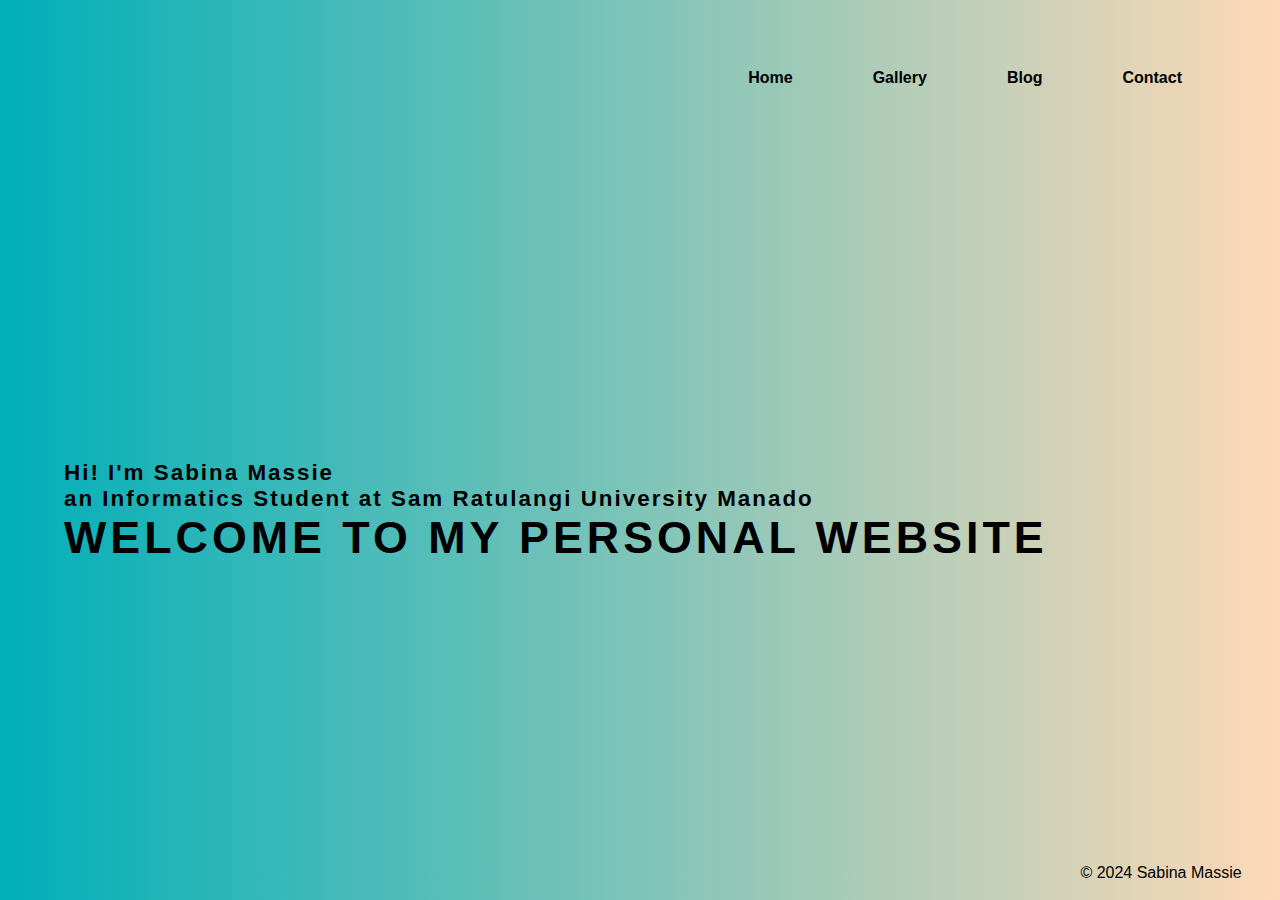
==== index.html @ 690052b3 "index" ====
<!DOCTYPE html>
<html lang="en">
<head>
    <title>Homepage</title>
    <meta charset="UTF-8">
    <meta http-equiv="X-UA-Compatible" content="IE=edge">
    <meta name="viewport" content="width=device-width, initial-scale=1.0">
    <link rel="stylesheet" href="index.css">
</head>
<body>
    <header>
        <nav>
            <ul>
                <li><a href="index.html">Home</a></li>
                <li><a href="Gallery.html">Gallery</a></li>
                <li><a href="Blog.html">Blog</a></li>
                <li><a href="Contact.html">Contact</a></li>
            </ul>
        </nav>
    </header>
<section id="content">
    <div class="s-container">
        <div class="content">
            <span class="paragraph">Hi! I'm Sabina Massie<br> an Informatics Student at Sam Ratulangi University Manado</h2>
            <h1 class="welcome">Welcome to my personal website</h1>
        </div>
    </div>
</section>
</body>
<footer>
    <div class="copyright">
        <p>&copy; 2024 Sabina Massie</p>
    </div>
</footer>
</html>
---- index.css ----
body {
    background-image: linear-gradient(to right, #00afb9, #fed9b7 );
}
* {
    margin: 0;
    padding: 0;
    box-sizing: border-box;
    color: black;
    font-family: 'Segoe UI', Tahoma, Geneva, Verdana, sans-serif;
}
header {
    padding: 10px 20px; 
    border-radius: 10px;  
    transition: all 0.3s ease;
}
header nav{
    height: 15vh;
    width: 90%;
    margin: 0 auto;
    display: flex;
    justify-content:flex-end;
    align-items:center;
}
header ul {
    gap: 3rem;
    display: flex;
    list-style: none;
}
header li {
    list-style: none;
}
nav ul li a {
    text-decoration: none;
    align-items: right;
    font-size: 1rem;
    font-weight: 700;
    cursor: pointer;
}
header a:hover {
    color: #f07167
}
header a{
    position: relative;
    text-decoration: none;
    border-radius: 2rem;
    padding: .5rem 1rem;
}
header a.active {
    text-decoration: underline;
}
header .active::after,
header a:hover::after {
    content: "";
    height: 2px;
    background-color: #f07167;
    visibility: visible;
    transform: scaleX(1);
}
header a::after {
    visibility: hidden;
    transform: scaleX(0);
    transition: all 0.3s ease-in-out;
}
.welcome {
    font-size: 2em;
    font-weight: 700;
    text-transform: uppercase;
    letter-spacing: 4px;
}
.paragraph {
    font-size: 1.4em;
    color: black;
    text-align: left;
    letter-spacing: 2px;
    font-weight: 700;
    margin-bottom: 0.5rem;
}
.s-container {
    min-height: 80vh;
    width: 90%;
    margin: auto;
    display: flex;
    align-items:center;
    justify-content:first baseline;
    gap: 3rem;
}
.content{
    display:contents;
    flex-direction: column;
    justify-content: center;
    max-width: 40%;
}
.copyright {
    position: absolute;
    right: 3%;
    bottom: 2%;
}
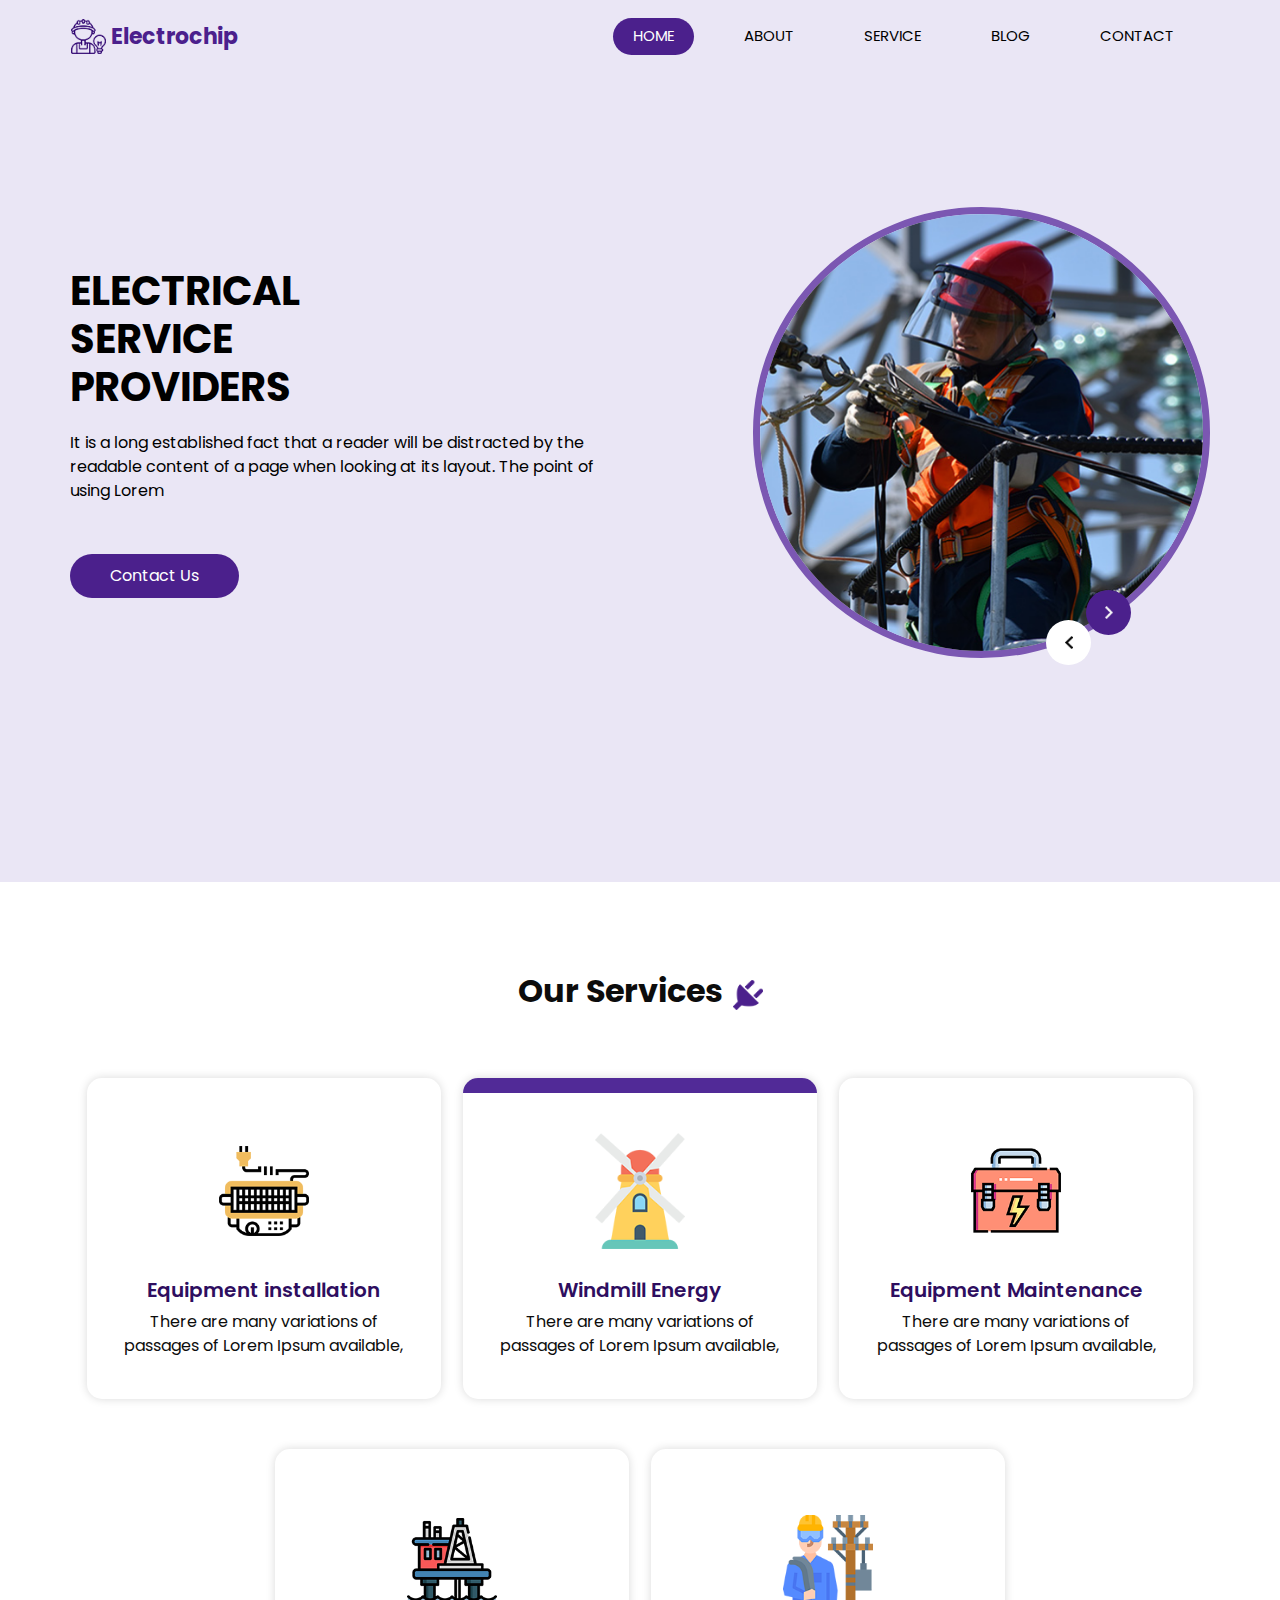
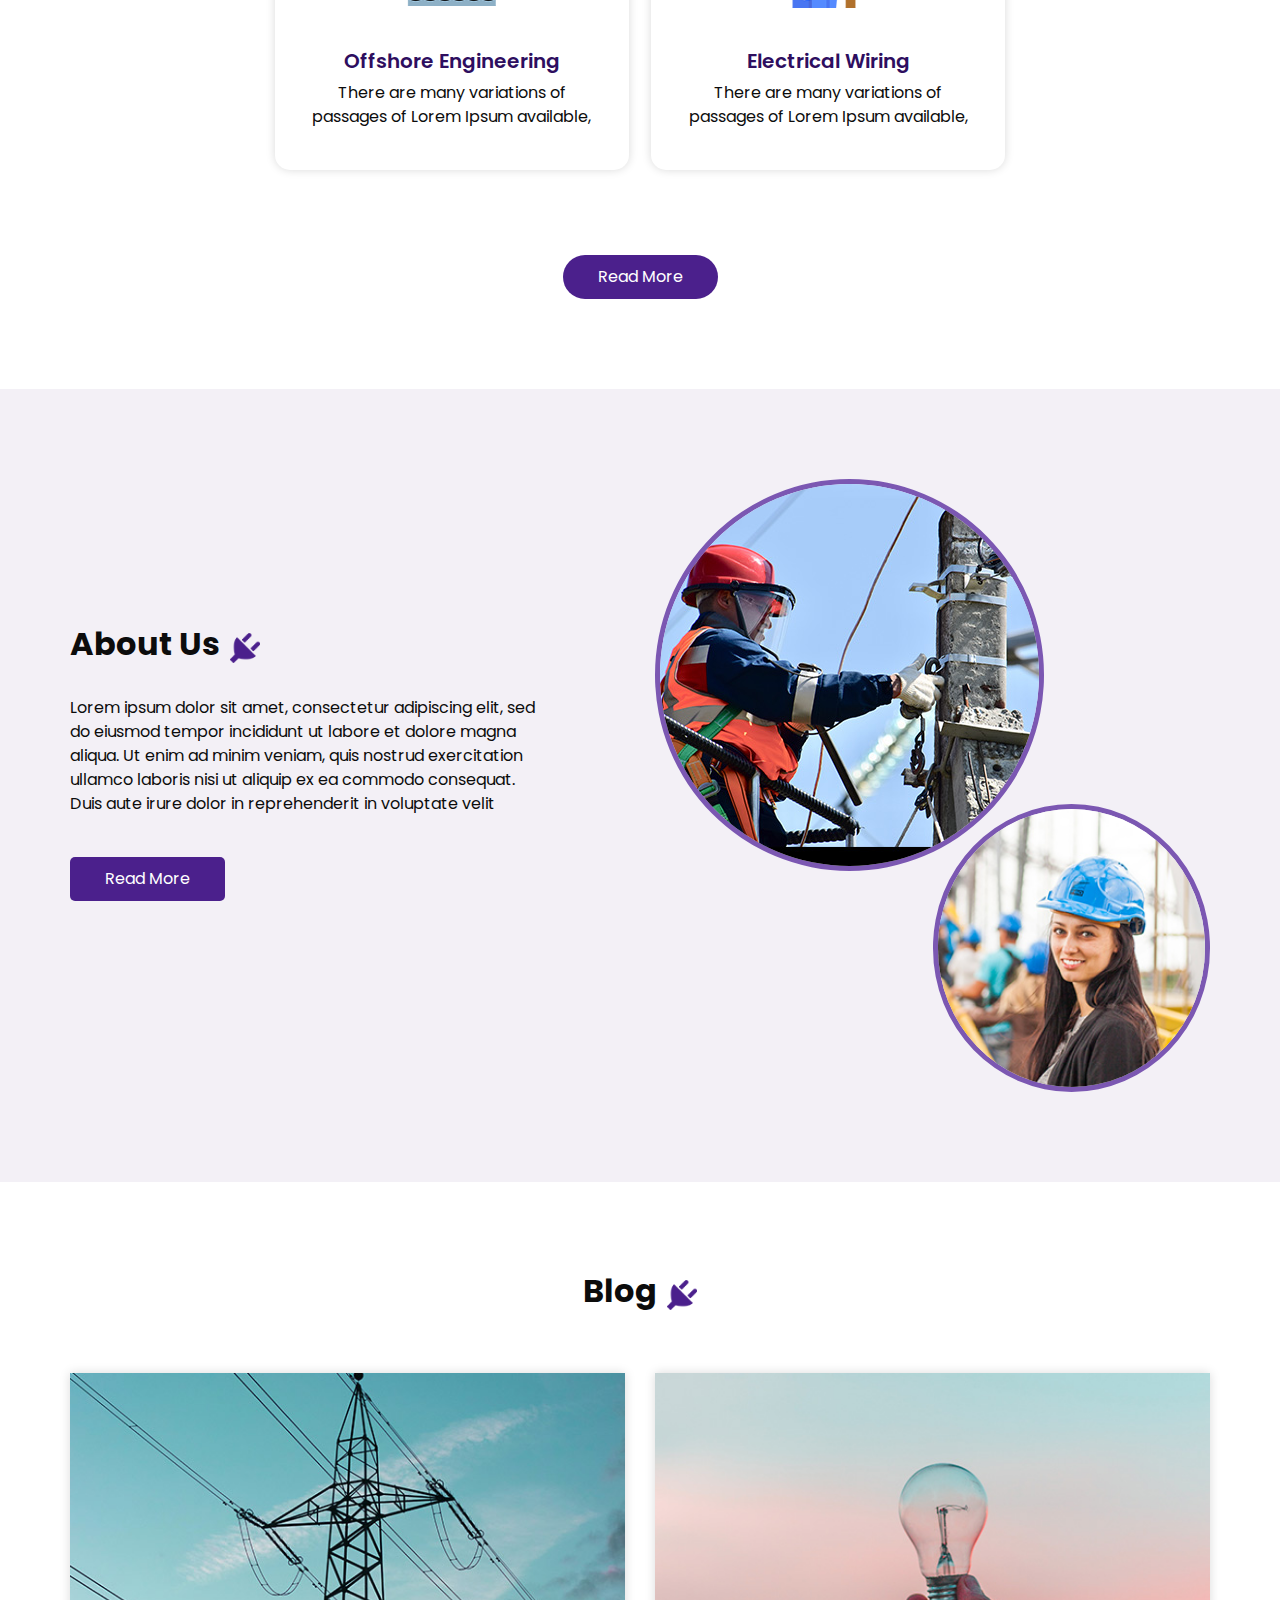
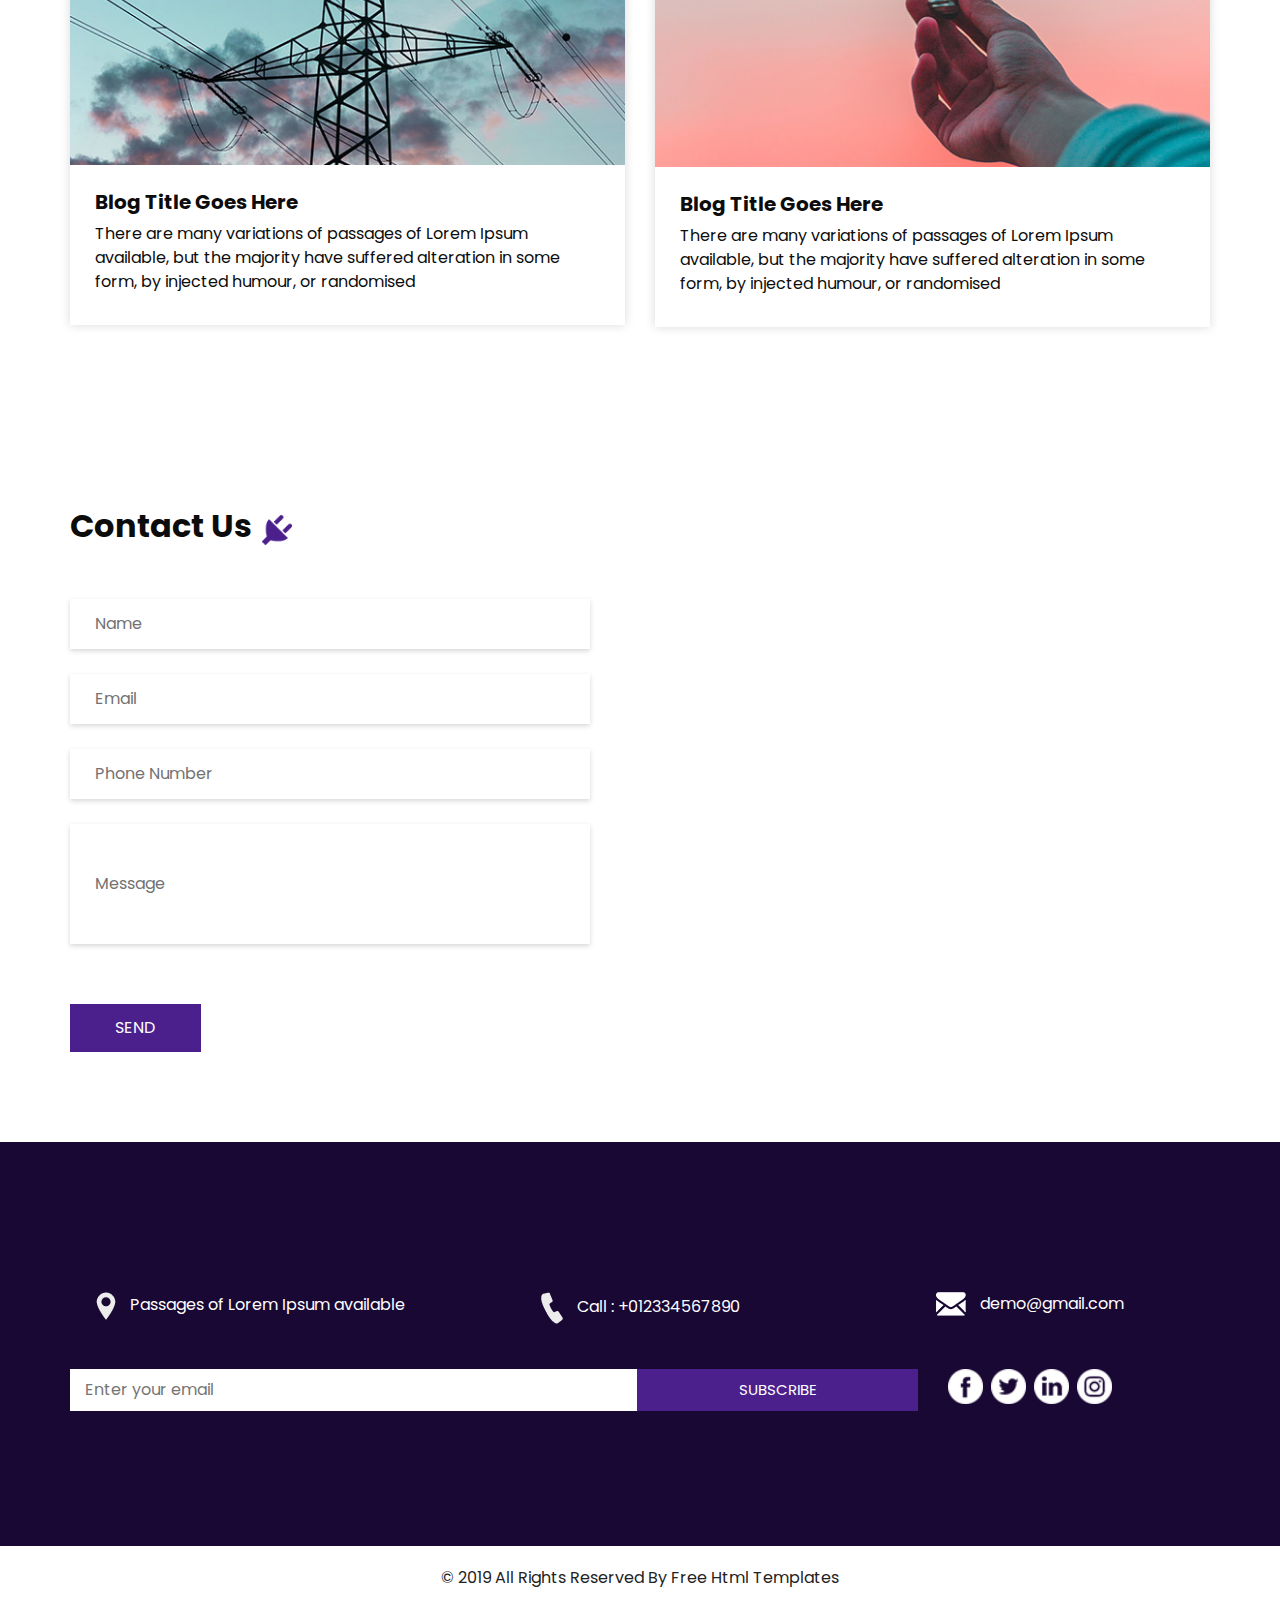
==== commit 12685da8: "changes" ====
--- a/index.html
+++ b/index.html
@@ -1,35 +1,455 @@
 <!DOCTYPE html>
-<html lang="en">
+<html>
+
 <head>
-    <title>Homepage</title>
-    <meta charset="UTF-8">
-    <meta http-equiv="X-UA-Compatible" content="IE=edge">
-    <meta name="viewport" content="width=device-width, initial-scale=1.0">
-    <link rel="stylesheet" href="index.css">
+  <!-- Basic -->
+  <meta charset="utf-8" />
+  <meta http-equiv="X-UA-Compatible" content="IE=edge" />
+  <!-- Mobile Metas -->
+  <meta name="viewport" content="width=device-width, initial-scale=1, shrink-to-fit=no" />
+  <!-- Site Metas -->
+  <meta name="keywords" content="" />
+  <meta name="description" content="" />
+  <meta name="author" content="" />
+
+  <title>Electrochip</title>
+
+  <!-- slider stylesheet -->
+  <link rel="stylesheet" type="text/css" href="https://cdnjs.cloudflare.com/ajax/libs/OwlCarousel2/2.1.3/assets/owl.carousel.min.css" />
+
+  <!-- bootstrap core css -->
+  <link rel="stylesheet" type="text/css" href="css/bootstrap.css" />
+
+  <!-- fonts style -->
+  <link href="https://fonts.googleapis.com/css?family=Poppins:400,600,700&display=swap" rel="stylesheet">
+  <!-- Custom styles for this template -->
+  <link href="css/style.css" rel="stylesheet" />
+  <!-- responsive style -->
+  <link href="css/responsive.css" rel="stylesheet" />
 </head>
+
 <body>
-    <header>
-        <nav>
-            <ul>
-                <li><a href="index.html">Home</a></li>
-                <li><a href="Gallery.html">Gallery</a></li>
-                <li><a href="Blog.html">Blog</a></li>
-                <li><a href="Contact.html">Contact</a></li>
-            </ul>
+
+  <div class="hero_area">
+    <!-- header section strats -->
+    <header class="header_section">
+      <div class="container">
+        <nav class="navbar navbar-expand-lg custom_nav-container ">
+          <a class="navbar-brand" href="index.html">
+            <img src="images/logo.png" alt="">
+            <span>
+              Electrochip
+            </span>
+          </a>
+          <button class="navbar-toggler" type="button" data-toggle="collapse" data-target="#navbarSupportedContent" aria-controls="navbarSupportedContent" aria-expanded="false" aria-label="Toggle navigation">
+            <span class="s-1"> </span>
+            <span class="s-2"> </span>
+            <span class="s-3"> </span>
+          </button>
+
+          <div class="collapse navbar-collapse" id="navbarSupportedContent">
+            <div class="d-flex ml-auto flex-column flex-lg-row align-items-center">
+              <ul class="navbar-nav  ">
+                <li class="nav-item active">
+                  <a class="nav-link" href="index.html">Home <span class="sr-only">(current)</span></a>
+                </li>
+                <li class="nav-item">
+                  <a class="nav-link" href="about.html"> About</a>
+                </li>
+                <li class="nav-item">
+                  <a class="nav-link" href="service.html"> Service </a>
+                </li>
+                <li class="nav-item">
+                  <a class="nav-link" href="blog.html"> Blog </a>
+                </li>
+                <li class="nav-item">
+                  <a class="nav-link" href="contact.html">Contact </a>
+                </li>
+              </ul>
+            </div>
+          </div>
         </nav>
+      </div>
     </header>
-<section id="content">
-    <div class="s-container">
-        <div class="content">
-            <span class="paragraph">Hi! I'm Sabina Massie<br> an Informatics Student at Sam Ratulangi University Manado</h2>
-            <h1 class="welcome">Welcome to my personal website</h1>
-        </div>
-    </div>
-</section>
+    <!-- end header section -->
+    <!-- slider section -->
+    <section class=" slider_section ">
+      <div class="container">
+        <div class="row">
+          <div class="col-md-6 ">
+            <div class="detail_box">
+              <h1>
+                Electrical <br>
+                Service <br>
+                Providers
+              </h1>
+              <p>
+                It is a long established fact that a reader will be distracted by the readable content of a page when looking at its layout. The point of using Lorem
+              </p>
+              <a href="" class="">
+                Contact Us
+            </div>
+          </div>
+          <div class="col-lg-5 col-md-6 offset-lg-1">
+            <div class="img_content">
+              <div class="img_container">
+                <div id="carouselExampleControls" class="carousel slide" data-ride="carousel">
+                  <div class="carousel-inner">
+                    <div class="carousel-item active">
+                      <div class="img-box">
+                        <img src="images/slider-img.jpg" alt="">
+                      </div>
+                    </div>
+                    <div class="carousel-item">
+                      <div class="img-box">
+                        <img src="images/slider-img.jpg" alt="">
+                      </div>
+                    </div>
+                    <div class="carousel-item">
+                      <div class="img-box">
+                        <img src="images/slider-img.jpg" alt="">
+                      </div>
+                    </div>
+                  </div>
+                </div>
+              </div>
+              <a class="carousel-control-prev" href="#carouselExampleControls" role="button" data-slide="prev">
+                <span class="sr-only">Previous</span>
+              </a>
+              <a class="carousel-control-next" href="#carouselExampleControls" role="button" data-slide="next">
+                <span class="sr-only">Next</span>
+              </a>
+            </div>
+
+          </div>
+        </div>
+      </div>
+    </section>
+    <!-- end slider section -->
+  </div>
+
+
+  <!-- service section -->
+  <section class="service_section layout_padding">
+    <div class="container">
+      <div class="heading_container">
+        <h2>
+          Our Services
+        </h2>
+        <img src="images/plug.png" alt="">
+      </div>
+
+      <div class="service_container">
+        <div class="box">
+          <div class="img-box">
+            <img src="images/s1.png" class="img1" alt="">
+          </div>
+          <div class="detail-box">
+            <h5>
+              Equipment installation
+            </h5>
+            <p>
+              There are many variations of passages of Lorem Ipsum available,
+            </p>
+          </div>
+        </div>
+        <div class="box active">
+          <div class="img-box">
+            <img src="images/s2.png" class="img1" alt="">
+          </div>
+          <div class="detail-box">
+            <h5>
+              Windmill Energy
+            </h5>
+            <p>
+              There are many variations of passages of Lorem Ipsum available,
+            </p>
+          </div>
+        </div>
+        <div class="box">
+          <div class="img-box">
+            <img src="images/s3.png" class="img1" alt="">
+          </div>
+          <div class="detail-box">
+            <h5>
+              Equipment Maintenance
+            </h5>
+            <p>
+              There are many variations of passages of Lorem Ipsum available,
+            </p>
+          </div>
+        </div>
+        <div class="box ">
+          <div class="img-box">
+            <img src="images/s4.png" class="img1" alt="">
+          </div>
+          <div class="detail-box">
+            <h5>
+              Offshore Engineering
+            </h5>
+            <p>
+              There are many variations of passages of Lorem Ipsum available,
+            </p>
+          </div>
+        </div>
+        <div class="box">
+          <div class="img-box">
+            <img src="images/s5.png" class="img1" alt="">
+          </div>
+          <div class="detail-box">
+            <h5>
+              Electrical Wiring
+            </h5>
+            <p>
+              There are many variations of passages of Lorem Ipsum available,
+            </p>
+          </div>
+        </div>
+      </div>
+      <div class="btn-box">
+        <a href="">
+          Read More
+        </a>
+      </div>
+    </div>
+  </section>
+  <!-- end service section -->
+
+  <!-- about section -->
+  <section class="about_section layout_padding">
+    <div class="container">
+      <div class="row">
+        <div class="col-md-6">
+          <div class="detail-box">
+            <div class="heading_container">
+              <h2>
+                About Us
+              </h2>
+              <img src="images/plug.png" alt="">
+            </div>
+            <p>
+              Lorem ipsum dolor sit amet, consectetur adipiscing elit, sed do
+              eiusmod tempor incididunt ut labore et dolore magna aliqua. Ut
+              enim ad minim veniam, quis nostrud exercitation ullamco laboris
+              nisi ut aliquip ex ea commodo consequat. Duis aute irure dolor
+              in reprehenderit in voluptate velit
+            </p>
+            <a href="">
+              Read More
+            </a>
+          </div>
+        </div>
+        <div class="col-md-6">
+          <div class="img_container">
+            <div class="img-box b1">
+              <img src="images/about-img1.jpg" alt="" />
+            </div>
+            <div class="img-box b2">
+              <img src="images/about-img2.jpg" alt="" />
+            </div>
+          </div>
+
+        </div>
+
+      </div>
+    </div>
+  </section>
+
+  <!-- end about section -->
+
+
+
+
+  <!-- blog section -->
+
+  <section class="blog_section layout_padding">
+    <div class="container">
+      <div class="heading_container">
+        <h2>
+          Blog
+        </h2>
+        <img src="images/plug.png" alt="">
+      </div>
+      <div class="row">
+        <div class="col-md-6">
+          <div class="box">
+            <div class="img-box">
+              <img src="images/blog1.jpg" alt="">
+            </div>
+            <div class="detail-box">
+              <h5>
+                Blog Title Goes Here
+              </h5>
+              <p>
+                There are many variations of passages of Lorem Ipsum available, but the majority have suffered alteration in some form, by injected humour, or randomised
+              </p>
+            </div>
+          </div>
+        </div>
+        <div class="col-md-6">
+          <div class="box">
+            <div class="img-box">
+              <img src="images/blog2.jpg" alt="">
+            </div>
+            <div class="detail-box">
+              <h5>
+                Blog Title Goes Here
+              </h5>
+              <p>
+                There are many variations of passages of Lorem Ipsum available, but the majority have suffered alteration in some form, by injected humour, or randomised
+              </p>
+            </div>
+          </div>
+        </div>
+      </div>
+    </div>
+  </section>
+
+  <!-- end blog section -->
+
+
+
+  <!-- contact section -->
+
+  <section class="contact_section layout_padding">
+    <div class="container ">
+      <div class="heading_container">
+        <h2>
+          Contact Us
+        </h2>
+        <img src="images/plug.png" alt="">
+      </div>
+    </div>
+    <div class="container">
+      <div class="row">
+        <div class="col-md-6">
+          <form action="">
+            <div>
+              <input type="text" placeholder="Name" />
+            </div>
+            <div>
+              <input type="email" placeholder="Email" />
+            </div>
+            <div>
+              <input type="text" placeholder="Phone Number" />
+            </div>
+            <div>
+              <input type="text" class="message-box" placeholder="Message" />
+            </div>
+            <div class="d-flex ">
+              <button>
+                SEND
+              </button>
+            </div>
+          </form>
+        </div>
+        <div class="col-md-6">
+          <div class="map_container">
+            <div class="map-responsive">
+              <iframe src="https://www.google.com/maps/embed/v1/place?key=AIzaSyA0s1a7phLN0iaD6-UE7m4qP-z21pH0eSc&q=Eiffel+Tower+Paris+France" width="600" height="300" frameborder="0" style="border:0; width: 100%; height:100%" allowfullscreen></iframe>
+            </div>
+          </div>
+        </div>
+      </div>
+    </div>
+  </section>
+
+  <!-- end contact section -->
+
+
+  <!-- info section -->
+
+  <section class="info_section layout_padding">
+    <div class="container">
+      <div class="info_contact">
+        <div class="row">
+          <div class="col-md-4">
+            <a href="">
+              <img src="images/location-white.png" alt="">
+              <span>
+                Passages of Lorem Ipsum available
+              </span>
+            </a>
+          </div>
+          <div class="col-md-4">
+            <a href="">
+              <img src="images/telephone-white.png" alt="">
+              <span>
+                Call : +012334567890
+              </span>
+            </a>
+          </div>
+          <div class="col-md-4">
+            <a href="">
+              <img src="images/envelope-white.png" alt="">
+              <span>
+                demo@gmail.com
+              </span>
+            </a>
+          </div>
+        </div>
+      </div>
+      <div class="row">
+        <div class="col-md-8 col-lg-9">
+          <div class="info_form">
+            <form action="">
+              <input type="text" placeholder="Enter your email">
+              <button>
+                subscribe
+              </button>
+            </form>
+          </div>
+        </div>
+        <div class="col-md-4 col-lg-3">
+          <div class="info_social">
+            <div>
+              <a href="">
+                <img src="images/fb.png" alt="">
+              </a>
+            </div>
+            <div>
+              <a href="">
+                <img src="images/twitter.png" alt="">
+              </a>
+            </div>
+            <div>
+              <a href="">
+                <img src="images/linkedin.png" alt="">
+              </a>
+            </div>
+            <div>
+              <a href="">
+                <img src="images/instagram.png" alt="">
+              </a>
+            </div>
+          </div>
+        </div>
+      </div>
+
+    </div>
+  </section>
+
+  <!-- end info section -->
+
+  <!-- footer section -->
+  <footer class="container-fluid footer_section">
+    <div class="container">
+      <div class="row">
+        <div class="col-lg-7 col-md-9 mx-auto">
+          <p>
+            &copy; 2019 All Rights Reserved By
+            <a href="https://html.design/">Free Html Templates</a>
+          </p>
+        </div>
+      </div>
+    </div>
+  </footer>
+  <!-- footer section -->
+
+
+  <script src="js/jquery-3.4.1.min.js"></script>
+  <script src="js/bootstrap.js"></script>
+
 </body>
-<footer>
-    <div class="copyright">
-        <p>&copy; 2024 Sabina Massie</p>
-    </div>
-</footer>
+
 </html>--- a/css/style.css
+++ b/css/style.css
@@ -0,0 +1,692 @@
+body {
+  font-family: "Poppins", sans-serif;
+  color: #0c0c0c;
+  background-color: #ffffff;
+}
+
+.layout_padding {
+  padding-top: 90px;
+  padding-bottom: 90px;
+}
+
+.layout_padding2 {
+  padding-top: 45px;
+  padding-bottom: 45px;
+}
+
+.layout_padding2-top {
+  padding-top: 45px;
+}
+
+.layout_padding2-bottom {
+  padding-bottom: 45px;
+}
+
+.layout_padding-top {
+  padding-top: 90px;
+}
+
+.layout_padding-bottom {
+  padding-bottom: 90px;
+}
+
+.heading_container {
+  display: -webkit-box;
+  display: -ms-flexbox;
+  display: flex;
+  -webkit-box-pack: start;
+      -ms-flex-pack: start;
+          justify-content: flex-start;
+  -webkit-box-align: center;
+      -ms-flex-align: center;
+          align-items: center;
+  text-align: center;
+}
+
+.heading_container h2 {
+  position: relative;
+  font-weight: bold;
+  margin-right: 10px;
+}
+
+.heading_container img {
+  width: 30px;
+}
+
+/*header section*/
+.hero_area {
+  height: 98vh;
+  position: relative;
+  display: -webkit-box;
+  display: -ms-flexbox;
+  display: flex;
+  -webkit-box-orient: vertical;
+  -webkit-box-direction: normal;
+      -ms-flex-direction: column;
+          flex-direction: column;
+  background-color: #eae6f5;
+}
+
+.sub_page .hero_area {
+  height: auto;
+}
+
+.header_section .container {
+  padding: 0;
+}
+
+.header_section .nav_container {
+  margin: 0 auto;
+}
+
+.custom_nav-container .navbar-nav .nav-item .nav-link {
+  padding: 7px 20px;
+  margin: 10px 15px;
+  color: #000000;
+  text-align: center;
+  border-radius: 35px;
+  text-transform: uppercase;
+  font-size: 15px;
+}
+
+.custom_nav-container .navbar-nav .nav-item.active .nav-link, .custom_nav-container .navbar-nav .nav-item:hover .nav-link {
+  background-color: #4b208c;
+  color: #ffffff;
+}
+
+a,
+a:hover,
+a:focus {
+  text-decoration: none;
+}
+
+a:hover,
+a:focus {
+  color: initial;
+}
+
+.btn,
+.btn:focus {
+  outline: none !important;
+  -webkit-box-shadow: none;
+          box-shadow: none;
+}
+
+.custom_nav-container .nav_search-btn {
+  background-image: url(../images/search-icon.png);
+  background-size: 22px;
+  background-repeat: no-repeat;
+  background-position-y: 7px;
+  width: 35px;
+  height: 35px;
+  padding: 0;
+  border: none;
+}
+
+.navbar-brand {
+  display: -webkit-box;
+  display: -ms-flexbox;
+  display: flex;
+  -webkit-box-align: center;
+      -ms-flex-align: center;
+          align-items: center;
+}
+
+.navbar-brand img {
+  margin-right: 5px;
+  width: 35px;
+}
+
+.navbar-brand span {
+  font-size: 22px;
+  font-weight: 700;
+  color: #4b208c;
+}
+
+.custom_nav-container {
+  z-index: 99999;
+}
+
+.navbar-expand-lg .navbar-collapse {
+  -webkit-box-align: end;
+      -ms-flex-align: end;
+          align-items: flex-end;
+}
+
+.custom_nav-container .navbar-toggler {
+  outline: none;
+}
+
+.custom_nav-container .navbar-toggler {
+  padding: 0;
+  width: 37px;
+  height: 42px;
+}
+
+.custom_nav-container .navbar-toggler span {
+  display: block;
+  width: 35px;
+  height: 4px;
+  background-color: #190734;
+  margin: 7px 0;
+  -webkit-transition: all .3s;
+  transition: all .3s;
+}
+
+.custom_nav-container .navbar-toggler[aria-expanded="true"] .s-1 {
+  -webkit-transform: rotate(45deg);
+          transform: rotate(45deg);
+  margin: 0;
+  margin-bottom: -4px;
+}
+
+.custom_nav-container .navbar-toggler[aria-expanded="true"] .s-2 {
+  display: none;
+}
+
+.custom_nav-container .navbar-toggler[aria-expanded="true"] .s-3 {
+  -webkit-transform: rotate(-45deg);
+          transform: rotate(-45deg);
+  margin: 0;
+  margin-top: -4px;
+}
+
+.custom_nav-container .navbar-toggler[aria-expanded="false"] .s-1,
+.custom_nav-container .navbar-toggler[aria-expanded="false"] .s-2,
+.custom_nav-container .navbar-toggler[aria-expanded="false"] .s-3 {
+  -webkit-transform: none;
+          transform: none;
+}
+
+/*end header section*/
+/* slider section */
+.slider_section {
+  -webkit-box-flex: 1;
+      -ms-flex: 1;
+          flex: 1;
+  display: -webkit-box;
+  display: -ms-flexbox;
+  display: flex;
+  -webkit-box-align: center;
+      -ms-flex-align: center;
+          align-items: center;
+  position: relative;
+  z-index: 2;
+  color: #3b3a3a;
+  padding-bottom: 90px;
+}
+
+.slider_section .row {
+  -webkit-box-align: center;
+      -ms-flex-align: center;
+          align-items: center;
+}
+
+.slider_section .detail_box {
+  color: #000000;
+}
+
+.slider_section .detail_box h1 {
+  text-transform: uppercase;
+  font-weight: bold;
+}
+
+.slider_section .detail_box p {
+  margin-top: 20px;
+}
+
+.slider_section .detail_box a {
+  display: inline-block;
+  padding: 10px 40px;
+  background-color: #4b208c;
+  color: #ffffff;
+  border-radius: 35px;
+  margin-top: 35px;
+}
+
+.slider_section .detail_box a:hover {
+  background-color: #5625a1;
+}
+
+.slider_section .img_container {
+  border: 7px solid #7b57b2;
+  border-radius: 100%;
+  overflow: hidden;
+}
+
+.slider_section .img_container div#carouselExampleContarols {
+  width: 100%;
+  position: unset;
+}
+
+.slider_section .img_container .img-box img {
+  width: 100%;
+}
+
+.slider_section .carousel-control-prev,
+.slider_section .carousel-control-next {
+  top: initial;
+  left: initial;
+  bottom: 5%;
+  right: 10%;
+  width: 45px;
+  height: 45px;
+  border: none;
+  border-radius: 100%;
+  opacity: 1;
+  background-repeat: no-repeat;
+  background-size: 8px;
+  background-position: center;
+}
+
+.slider_section .carousel-control-prev {
+  background-image: url(../images/prev.png);
+  background-color: #ffffff;
+  -webkit-transform: translate(-85px, 30px);
+          transform: translate(-85px, 30px);
+}
+
+.slider_section .carousel-control-next {
+  background-image: url(../images/next.png);
+  background-color: #4b208c;
+  -webkit-transform: translate(-45px, 0);
+          transform: translate(-45px, 0);
+}
+
+.service_section {
+  text-align: center;
+}
+
+.service_section .heading_container {
+  -webkit-box-pack: center;
+      -ms-flex-pack: center;
+          justify-content: center;
+}
+
+.service_section .service_container {
+  display: -webkit-box;
+  display: -ms-flexbox;
+  display: flex;
+  -webkit-box-pack: center;
+      -ms-flex-pack: center;
+          justify-content: center;
+  padding: 35px 0;
+  -ms-flex-wrap: wrap;
+      flex-wrap: wrap;
+}
+
+.service_section .service_container .box {
+  margin: 25px 1%;
+  -ms-flex-preferred-size: 31%;
+      flex-basis: 31%;
+  padding: 35px 25px 25px;
+  border-radius: 15px;
+  -webkit-box-shadow: 0 0 10px 0 rgba(0, 0, 0, 0.15);
+          box-shadow: 0 0 10px 0 rgba(0, 0, 0, 0.15);
+  border-top: 15px solid transparent;
+  overflow: hidden;
+  -webkit-transition: all .1s;
+  transition: all .1s;
+}
+
+.service_section .service_container .box .img-box {
+  display: -webkit-box;
+  display: -ms-flexbox;
+  display: flex;
+  -webkit-box-pack: center;
+      -ms-flex-pack: center;
+          justify-content: center;
+  -webkit-box-align: center;
+      -ms-flex-align: center;
+          align-items: center;
+  height: 125px;
+}
+
+.service_section .service_container .box .img-box img {
+  width: 90px;
+}
+
+.service_section .service_container .box .detail-box {
+  margin-top: 25px;
+}
+
+.service_section .service_container .box .detail-box h5 {
+  color: #2e0e5f;
+  font-weight: 600;
+  position: relative;
+}
+
+.service_section .service_container .box:hover, .service_section .service_container .box.active {
+  border-top: 15px solid #512a97;
+}
+
+.service_section .btn-box {
+  display: -webkit-box;
+  display: -ms-flexbox;
+  display: flex;
+  -webkit-box-pack: center;
+      -ms-flex-pack: center;
+          justify-content: center;
+  margin-top: 25px;
+}
+
+.service_section .btn-box a {
+  display: inline-block;
+  padding: 10px 35px;
+  background-color: #4b208c;
+  color: #ffffff;
+  border-radius: 35px;
+}
+
+.service_section .btn-box a:hover {
+  background-color: #5625a1;
+}
+
+.about_section {
+  background-color: #f3f0f6;
+}
+
+.about_section .row {
+  -webkit-box-align: center;
+      -ms-flex-align: center;
+          align-items: center;
+}
+
+.about_section .img_container {
+  display: -webkit-box;
+  display: -ms-flexbox;
+  display: flex;
+  -webkit-box-orient: vertical;
+  -webkit-box-direction: normal;
+      -ms-flex-direction: column;
+          flex-direction: column;
+}
+
+.about_section .img_container .img-box {
+  border: 5px solid #7b57b2;
+  border-radius: 100%;
+  overflow: hidden;
+}
+
+.about_section .img_container .img-box.b1 {
+  width: 70%;
+}
+
+.about_section .img_container .img-box.b2 {
+  width: 50%;
+  margin-left: auto;
+  margin-top: -12%;
+}
+
+.about_section .img_container .img-box img {
+  width: 100%;
+}
+
+.about_section .detail-box {
+  margin-right: 15%;
+}
+
+.about_section .detail-box p {
+  margin-top: 25px;
+}
+
+.about_section .detail-box a {
+  display: inline-block;
+  padding: 10px 35px;
+  background-color: #4b208c;
+  color: #ffffff;
+  border-radius: 5px;
+  margin: 25px 0 45px 0;
+}
+
+.about_section .detail-box a:hover {
+  background-color: #5625a1;
+}
+
+.blog_section .heading_container {
+  -webkit-box-pack: center;
+      -ms-flex-pack: center;
+          justify-content: center;
+}
+
+.blog_section .heading_container h2::before {
+  background-color: #ffffff;
+}
+
+.blog_section .box {
+  margin-top: 55px;
+  background-color: #ffffff;
+  -webkit-box-shadow: 0 0 10px 0 rgba(0, 0, 0, 0.15);
+          box-shadow: 0 0 10px 0 rgba(0, 0, 0, 0.15);
+}
+
+.blog_section .box .img-box {
+  position: relative;
+}
+
+.blog_section .box .img-box img {
+  width: 100%;
+}
+
+.blog_section .box .detail-box {
+  padding: 25px 25px 15px;
+}
+
+.blog_section .box .detail-box h5 {
+  font-weight: bold;
+}
+
+.contact_section {
+  position: relative;
+}
+
+.contact_section form {
+  margin-top: 45px;
+  padding-right: 35px;
+}
+
+.contact_section input {
+  width: 100%;
+  border: none;
+  height: 50px;
+  margin-bottom: 25px;
+  padding-left: 25px;
+  background-color: transparent;
+  outline: none;
+  color: #101010;
+  -webkit-box-shadow: 0px 2px 5px 0px rgba(0, 0, 0, 0.16);
+  box-shadow: 0px 2px 5px 0px rgba(0, 0, 0, 0.16);
+}
+
+.contact_section input::-webkit-input-placeholder {
+  color: #737272;
+}
+
+.contact_section input:-ms-input-placeholder {
+  color: #737272;
+}
+
+.contact_section input::-ms-input-placeholder {
+  color: #737272;
+}
+
+.contact_section input::placeholder {
+  color: #737272;
+}
+
+.contact_section input.message-box {
+  height: 120px;
+}
+
+.contact_section button {
+  border: none;
+  display: inline-block;
+  padding: 12px 45px;
+  background-color: #4b208c;
+  color: #ffffff;
+  border-radius: 0px;
+  margin-top: 35px;
+}
+
+.contact_section button:hover {
+  background-color: #5625a1;
+}
+
+.contact_section .map_container {
+  height: 100%;
+  min-height: 325px;
+}
+
+.contact_section .map_container .map-responsive {
+  height: 100%;
+}
+
+.footer_bg {
+  background-image: url(../images/footer-bg.png);
+  background-size: cover;
+  background-position: top;
+}
+
+/* info section */
+.info_section {
+  background-color: #190734;
+  color: #ffffff;
+}
+
+.info_section h6 {
+  font-weight: bold;
+}
+
+.info_section .info_contact {
+  margin-top: 60px;
+  margin-bottom: 45px;
+}
+
+.info_section .info_contact .col-md-4 {
+  display: -webkit-box;
+  display: -ms-flexbox;
+  display: flex;
+  -webkit-box-pack: center;
+      -ms-flex-pack: center;
+          justify-content: center;
+}
+
+.info_section .info_contact a {
+  color: #ffffff;
+}
+
+.info_section .info_contact img {
+  max-width: 100%;
+  margin-right: 10px;
+}
+
+.info_section .info_form {
+  margin: 0 auto;
+  margin-bottom: 45px;
+}
+
+.info_section .info_form h4 {
+  text-transform: uppercase;
+  text-align: center;
+  margin-bottom: 20px;
+}
+
+.info_section .info_form form {
+  display: -webkit-box;
+  display: -ms-flexbox;
+  display: flex;
+  -webkit-box-align: center;
+      -ms-flex-align: center;
+          align-items: center;
+}
+
+.info_section .info_form form input {
+  background-color: #ffffff;
+  border: none;
+  -webkit-box-flex: 2.5;
+      -ms-flex: 2.5;
+          flex: 2.5;
+  outline: none;
+  color: #000000;
+  min-height: 42.4px;
+  padding-left: 15px;
+}
+
+.info_section .info_form form input ::-webkit-input-placeholder {
+  color: #ffffff;
+  opacity: 0.2;
+}
+
+.info_section .info_form form input :-ms-input-placeholder {
+  color: #ffffff;
+  opacity: 0.2;
+}
+
+.info_section .info_form form input ::-ms-input-placeholder {
+  color: #ffffff;
+  opacity: 0.2;
+}
+
+.info_section .info_form form input ::placeholder {
+  color: #ffffff;
+  opacity: 0.2;
+}
+
+.info_section .info_form form button {
+  -webkit-box-flex: 1;
+      -ms-flex: 1;
+          flex: 1;
+  border: none;
+  display: inline-block;
+  padding: 10px 30px;
+  background-color: #4b208c;
+  color: #ffffff;
+  border-radius: 0;
+  font-size: 15px;
+  text-transform: uppercase;
+}
+
+.info_section .info_form form button:hover {
+  background-color: #5625a1;
+}
+
+.info_section .box {
+  display: -webkit-box;
+  display: -ms-flexbox;
+  display: flex;
+}
+
+.info_section .info_social {
+  display: -webkit-box;
+  display: -ms-flexbox;
+  display: flex;
+}
+
+.info_section .info_social img {
+  width: 35px;
+  margin-right: 8px;
+}
+
+/* end info section */
+/* footer section*/
+.footer_section {
+  display: -webkit-box;
+  display: -ms-flexbox;
+  display: flex;
+  -webkit-box-pack: center;
+      -ms-flex-pack: center;
+          justify-content: center;
+  position: relative;
+}
+
+.footer_section p {
+  color: #222222;
+  margin: 0 auto;
+  text-align: center;
+  padding: 20px;
+}
+
+.footer_section p a {
+  color: #222222;
+}
+/*# sourceMappingURL=style.css.map */--- a/css/responsive.css
+++ b/css/responsive.css
@@ -0,0 +1,118 @@
+@media (max-width: 1120px) {}
+
+@media (max-width: 992px) {
+
+  .hero_area {
+    height: auto;
+  }
+
+  .header_section {
+    padding-top: 10px;
+  }
+
+  #navbarSupportedContent {
+    margin-top: 25px;
+  }
+
+  .slider_section {
+
+    padding-top: 75px;
+    padding-bottom: 150px;
+
+  }
+
+  .about_section .img-box {
+    margin: 0 5%;
+  }
+
+  .about_section .detail-box {
+    margin-right: 5%;
+  }
+
+  .service_section .service_container .box {
+    -ms-flex-preferred-size: 48%;
+    flex-basis: 48%;
+  }
+
+  .about_section .img_container .img-box.b2 {
+    margin-top: -5%;
+  }
+
+}
+
+@media (max-width: 768px) {
+
+
+  .slider_section .detail_box {
+    text-align: center;
+  }
+
+  .slider_section .img_content {
+    margin-top: 55px;
+  }
+
+  .contact_section .map_container {
+    margin-top: 45px;
+  }
+
+  .info_section .info_contact a {
+    margin-bottom: 15px;
+  }
+
+  .info_section .info_social {
+    justify-content: center;
+  }
+
+  .service_section .service_container .box {
+    flex-basis: 98%;
+  }
+
+  .contact_section form {
+    padding-right: 0;
+  }
+
+  .info_section .info_contact a {
+    text-align: center;
+  }
+}
+
+@media (max-width: 576px) {
+  .about_section .img_container .img-box.b1 {
+    width: 80%;
+  }
+
+  .about_section .img_container .img-box.b2 {
+    width: 55%;
+  }
+
+  .info_section .info_form form {
+    flex-direction: column;
+  }
+
+  .info_section .info_form form input {
+    width: 100%;
+  }
+
+  .info_section .info_form form button {
+    margin-top: 15px;
+    padding: 10px 40px;
+  }
+}
+
+@media (max-width: 480px) {}
+
+@media (max-width: 420px) {
+
+  .slider_section .carousel-control-prev,
+  .slider_section .carousel-control-next {
+    right: 0;
+  }
+}
+
+@media (max-width: 360px) {}
+
+@media (min-width: 1200px) {
+  .container {
+    max-width: 1170px;
+  }
+}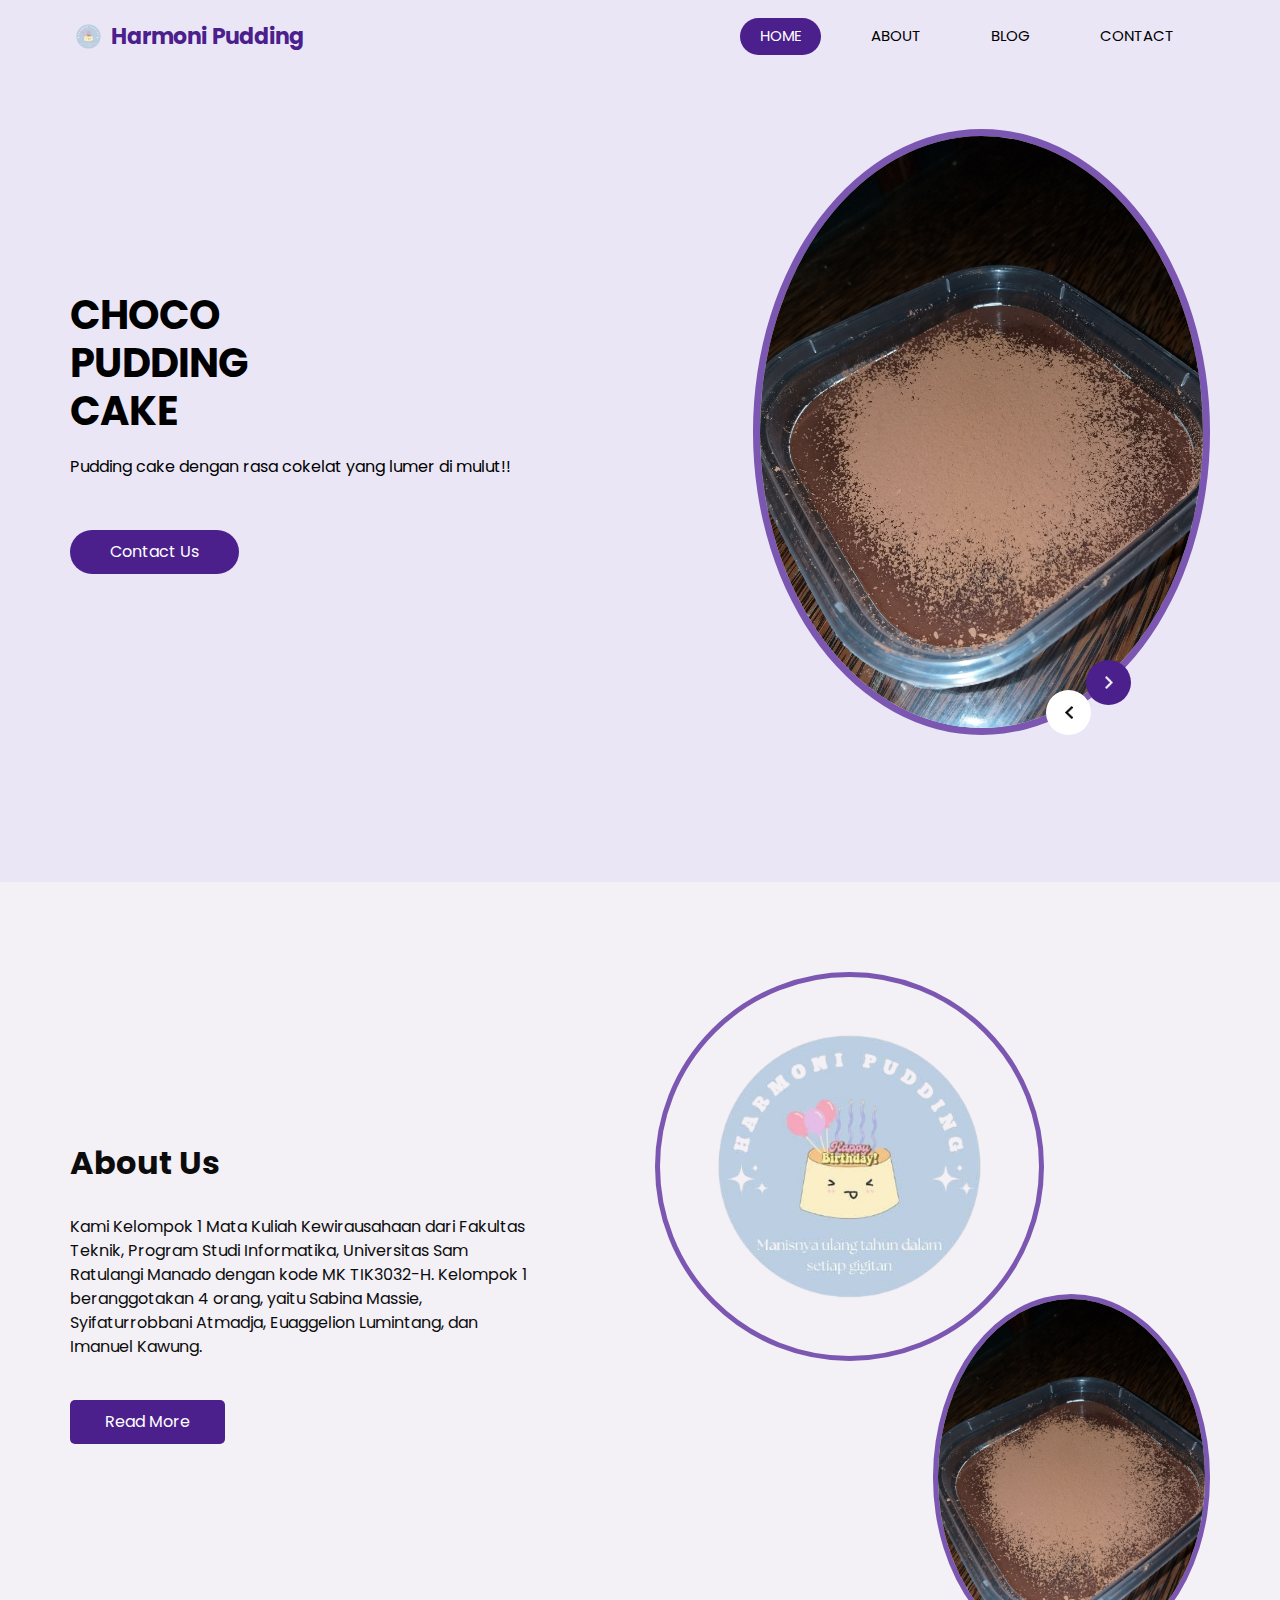
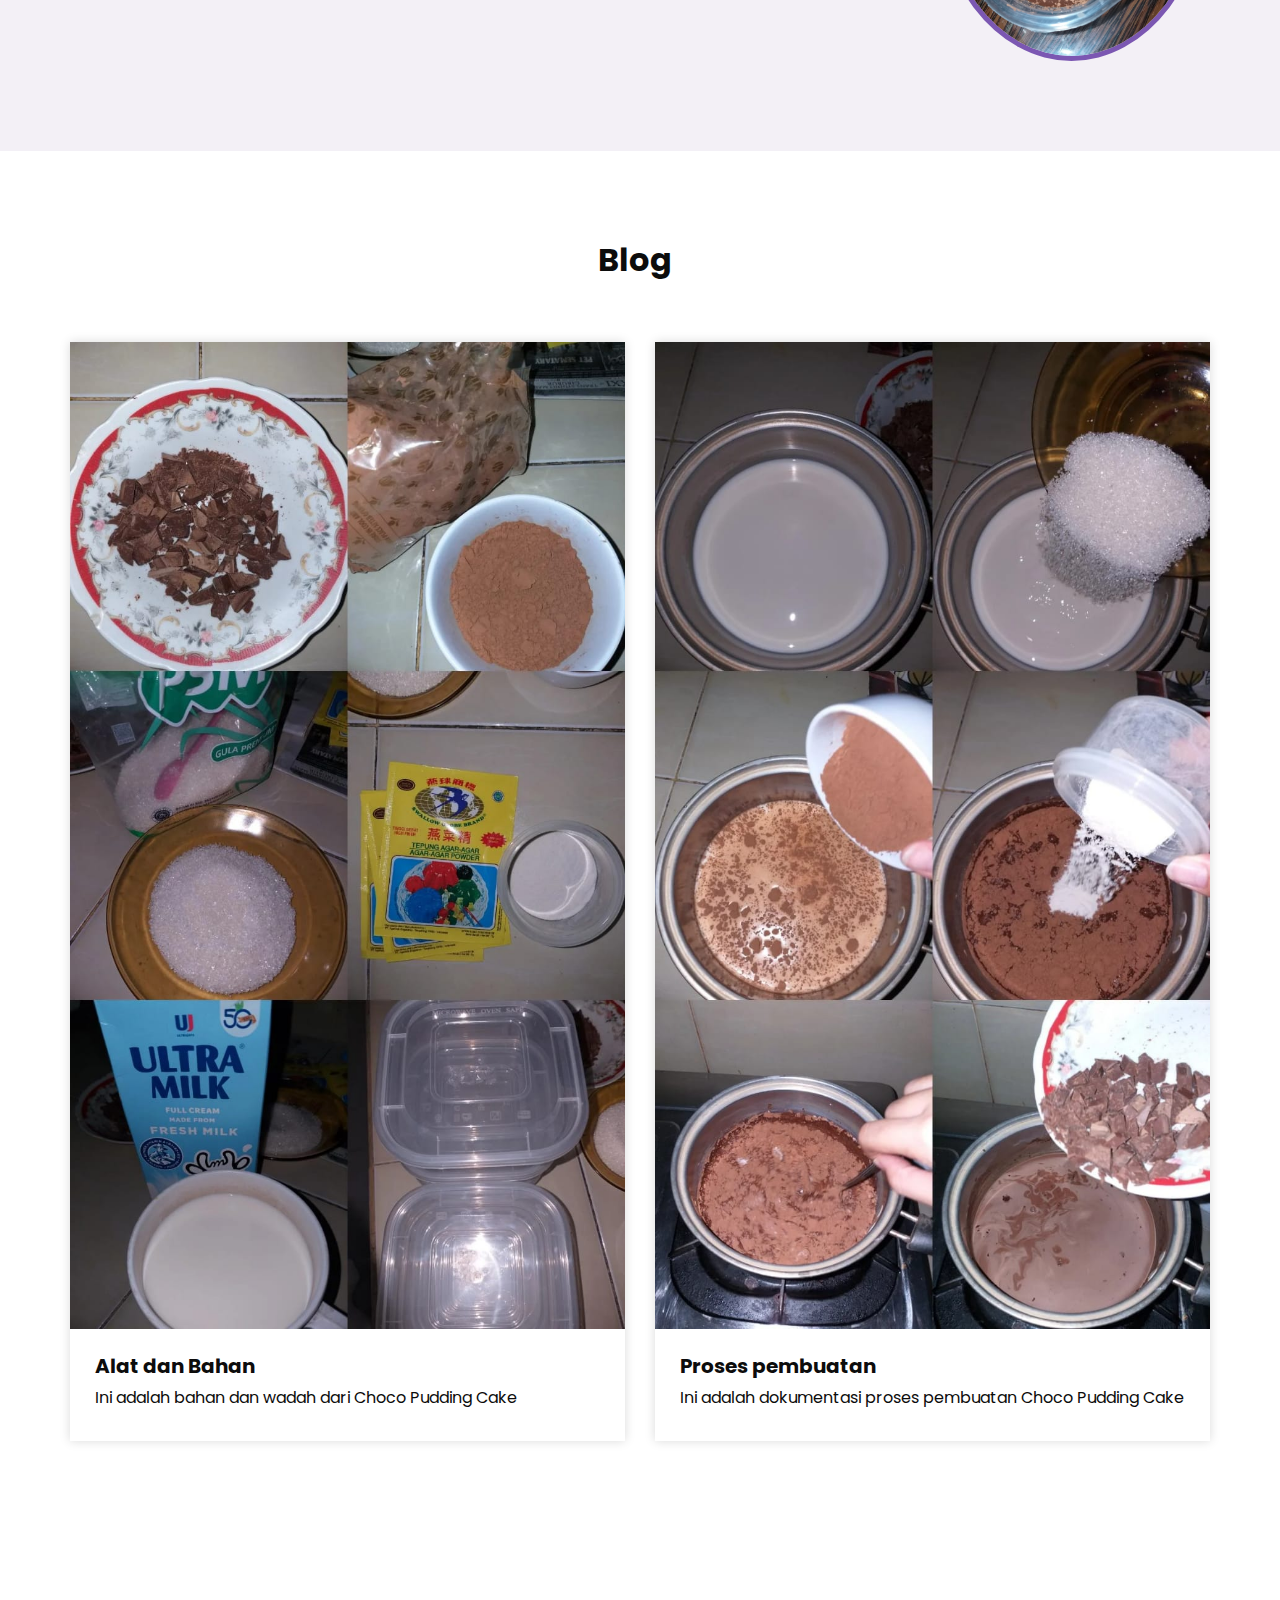
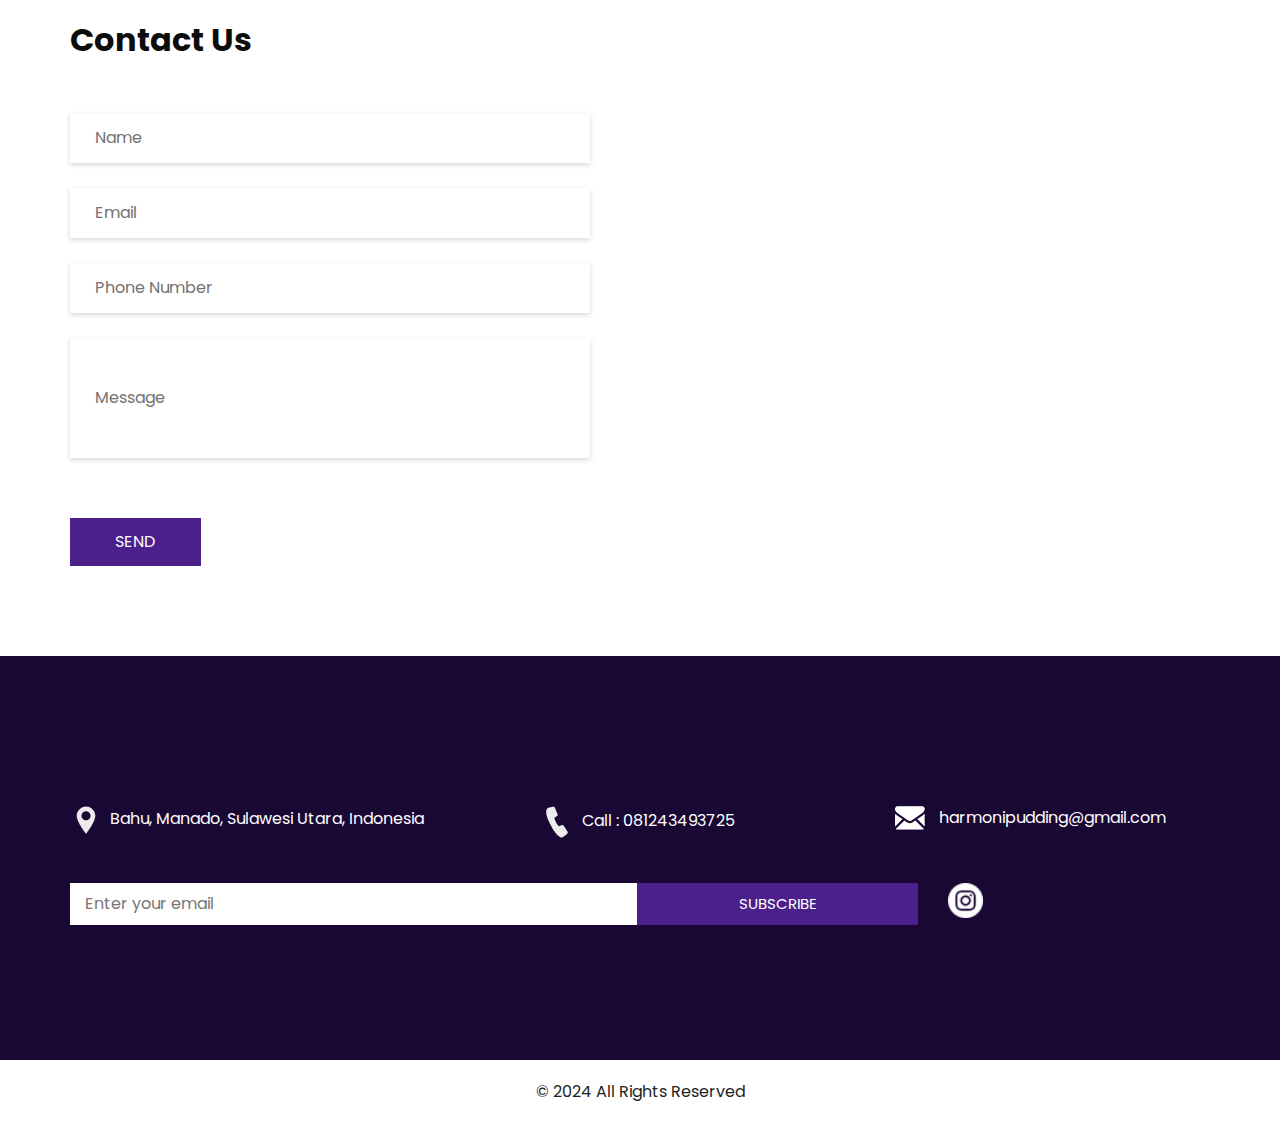
==== commit 46e86d67: "add" ====
--- a/index.html
+++ b/index.html
@@ -12,7 +12,7 @@
   <meta name="description" content="" />
   <meta name="author" content="" />
 
-  <title>Electrochip</title>
+  <title>Harmoni Pudding</title>
 
   <!-- slider stylesheet -->
   <link rel="stylesheet" type="text/css" href="https://cdnjs.cloudflare.com/ajax/libs/OwlCarousel2/2.1.3/assets/owl.carousel.min.css" />
@@ -38,7 +38,7 @@
           <a class="navbar-brand" href="index.html">
             <img src="images/logo.png" alt="">
             <span>
-              Electrochip
+              Harmoni Pudding
             </span>
           </a>
           <button class="navbar-toggler" type="button" data-toggle="collapse" data-target="#navbarSupportedContent" aria-controls="navbarSupportedContent" aria-expanded="false" aria-label="Toggle navigation">
@@ -57,9 +57,6 @@
                   <a class="nav-link" href="about.html"> About</a>
                 </li>
                 <li class="nav-item">
-                  <a class="nav-link" href="service.html"> Service </a>
-                </li>
-                <li class="nav-item">
                   <a class="nav-link" href="blog.html"> Blog </a>
                 </li>
                 <li class="nav-item">
@@ -79,12 +76,12 @@
           <div class="col-md-6 ">
             <div class="detail_box">
               <h1>
-                Electrical <br>
-                Service <br>
-                Providers
+                Choco <br>
+                Pudding <br>
+                Cake
               </h1>
               <p>
-                It is a long established fact that a reader will be distracted by the readable content of a page when looking at its layout. The point of using Lorem
+                Pudding cake dengan rasa cokelat yang lumer di mulut!!
               </p>
               <a href="" class="">
                 Contact Us
@@ -97,17 +94,17 @@
                   <div class="carousel-inner">
                     <div class="carousel-item active">
                       <div class="img-box">
-                        <img src="images/slider-img.jpg" alt="">
+                        <img src="images/slider img.jpeg" alt="">
                       </div>
                     </div>
                     <div class="carousel-item">
                       <div class="img-box">
-                        <img src="images/slider-img.jpg" alt="">
+                        <img src="images/slider-img.jpeg" alt="">
                       </div>
                     </div>
                     <div class="carousel-item">
                       <div class="img-box">
-                        <img src="images/slider-img.jpg" alt="">
+                        <img src="images/slider--img.jpeg" alt="">
                       </div>
                     </div>
                   </div>
@@ -129,92 +126,6 @@
   </div>
 
 
-  <!-- service section -->
-  <section class="service_section layout_padding">
-    <div class="container">
-      <div class="heading_container">
-        <h2>
-          Our Services
-        </h2>
-        <img src="images/plug.png" alt="">
-      </div>
-
-      <div class="service_container">
-        <div class="box">
-          <div class="img-box">
-            <img src="images/s1.png" class="img1" alt="">
-          </div>
-          <div class="detail-box">
-            <h5>
-              Equipment installation
-            </h5>
-            <p>
-              There are many variations of passages of Lorem Ipsum available,
-            </p>
-          </div>
-        </div>
-        <div class="box active">
-          <div class="img-box">
-            <img src="images/s2.png" class="img1" alt="">
-          </div>
-          <div class="detail-box">
-            <h5>
-              Windmill Energy
-            </h5>
-            <p>
-              There are many variations of passages of Lorem Ipsum available,
-            </p>
-          </div>
-        </div>
-        <div class="box">
-          <div class="img-box">
-            <img src="images/s3.png" class="img1" alt="">
-          </div>
-          <div class="detail-box">
-            <h5>
-              Equipment Maintenance
-            </h5>
-            <p>
-              There are many variations of passages of Lorem Ipsum available,
-            </p>
-          </div>
-        </div>
-        <div class="box ">
-          <div class="img-box">
-            <img src="images/s4.png" class="img1" alt="">
-          </div>
-          <div class="detail-box">
-            <h5>
-              Offshore Engineering
-            </h5>
-            <p>
-              There are many variations of passages of Lorem Ipsum available,
-            </p>
-          </div>
-        </div>
-        <div class="box">
-          <div class="img-box">
-            <img src="images/s5.png" class="img1" alt="">
-          </div>
-          <div class="detail-box">
-            <h5>
-              Electrical Wiring
-            </h5>
-            <p>
-              There are many variations of passages of Lorem Ipsum available,
-            </p>
-          </div>
-        </div>
-      </div>
-      <div class="btn-box">
-        <a href="">
-          Read More
-        </a>
-      </div>
-    </div>
-  </section>
-  <!-- end service section -->
-
   <!-- about section -->
   <section class="about_section layout_padding">
     <div class="container">
@@ -225,14 +136,10 @@
               <h2>
                 About Us
               </h2>
-              <img src="images/plug.png" alt="">
             </div>
             <p>
-              Lorem ipsum dolor sit amet, consectetur adipiscing elit, sed do
-              eiusmod tempor incididunt ut labore et dolore magna aliqua. Ut
-              enim ad minim veniam, quis nostrud exercitation ullamco laboris
-              nisi ut aliquip ex ea commodo consequat. Duis aute irure dolor
-              in reprehenderit in voluptate velit
+              Kami Kelompok 1 Mata Kuliah Kewirausahaan dari Fakultas Teknik, Program Studi Informatika, Universitas Sam Ratulangi Manado dengan kode MK TIK3032-H.
+              Kelompok 1 beranggotakan 4 orang, yaitu Sabina Massie, Syifaturrobbani Atmadja, Euaggelion Lumintang, dan Imanuel Kawung.
             </p>
             <a href="">
               Read More
@@ -242,10 +149,10 @@
         <div class="col-md-6">
           <div class="img_container">
             <div class="img-box b1">
-              <img src="images/about-img1.jpg" alt="" />
+              <img src="images/logo.png" alt="" />
             </div>
             <div class="img-box b2">
-              <img src="images/about-img2.jpg" alt="" />
+              <img src="images/slider img.jpeg" alt="" />
             </div>
           </div>
 
@@ -268,20 +175,19 @@
         <h2>
           Blog
         </h2>
-        <img src="images/plug.png" alt="">
       </div>
       <div class="row">
         <div class="col-md-6">
           <div class="box">
             <div class="img-box">
-              <img src="images/blog1.jpg" alt="">
+                <img src="images/bahan.jpeg" alt="">
             </div>
             <div class="detail-box">
               <h5>
-                Blog Title Goes Here
+                Alat dan Bahan
               </h5>
               <p>
-                There are many variations of passages of Lorem Ipsum available, but the majority have suffered alteration in some form, by injected humour, or randomised
+                Ini adalah bahan dan wadah dari Choco Pudding Cake
               </p>
             </div>
           </div>
@@ -289,14 +195,14 @@
         <div class="col-md-6">
           <div class="box">
             <div class="img-box">
-              <img src="images/blog2.jpg" alt="">
+                <img src="images/pembuatan.jpeg" alt="">
             </div>
             <div class="detail-box">
               <h5>
-                Blog Title Goes Here
+                Proses pembuatan
               </h5>
               <p>
-                There are many variations of passages of Lorem Ipsum available, but the majority have suffered alteration in some form, by injected humour, or randomised
+                Ini adalah dokumentasi proses pembuatan Choco Pudding Cake
               </p>
             </div>
           </div>
@@ -343,13 +249,6 @@
             </div>
           </form>
         </div>
-        <div class="col-md-6">
-          <div class="map_container">
-            <div class="map-responsive">
-              <iframe src="https://www.google.com/maps/embed/v1/place?key=AIzaSyA0s1a7phLN0iaD6-UE7m4qP-z21pH0eSc&q=Eiffel+Tower+Paris+France" width="600" height="300" frameborder="0" style="border:0; width: 100%; height:100%" allowfullscreen></iframe>
-            </div>
-          </div>
-        </div>
       </div>
     </div>
   </section>
@@ -367,7 +266,7 @@
             <a href="">
               <img src="images/location-white.png" alt="">
               <span>
-                Passages of Lorem Ipsum available
+                Bahu, Manado, Sulawesi Utara, Indonesia
               </span>
             </a>
           </div>
@@ -375,7 +274,7 @@
             <a href="">
               <img src="images/telephone-white.png" alt="">
               <span>
-                Call : +012334567890
+                Call : 081243493725
               </span>
             </a>
           </div>
@@ -383,7 +282,7 @@
             <a href="">
               <img src="images/envelope-white.png" alt="">
               <span>
-                demo@gmail.com
+                harmonipudding@gmail.com
               </span>
             </a>
           </div>
@@ -403,22 +302,7 @@
         <div class="col-md-4 col-lg-3">
           <div class="info_social">
             <div>
-              <a href="">
-                <img src="images/fb.png" alt="">
-              </a>
-            </div>
-            <div>
-              <a href="">
-                <img src="images/twitter.png" alt="">
-              </a>
-            </div>
-            <div>
-              <a href="">
-                <img src="images/linkedin.png" alt="">
-              </a>
-            </div>
-            <div>
-              <a href="">
+              <a href="https://www.instagram.com/harmonipudding_official/?utm_source=ig_web_button_share_sheet">
                 <img src="images/instagram.png" alt="">
               </a>
             </div>
@@ -437,8 +321,7 @@
       <div class="row">
         <div class="col-lg-7 col-md-9 mx-auto">
           <p>
-            &copy; 2019 All Rights Reserved By
-            <a href="https://html.design/">Free Html Templates</a>
+            &copy; 2024 All Rights Reserved
           </p>
         </div>
       </div>
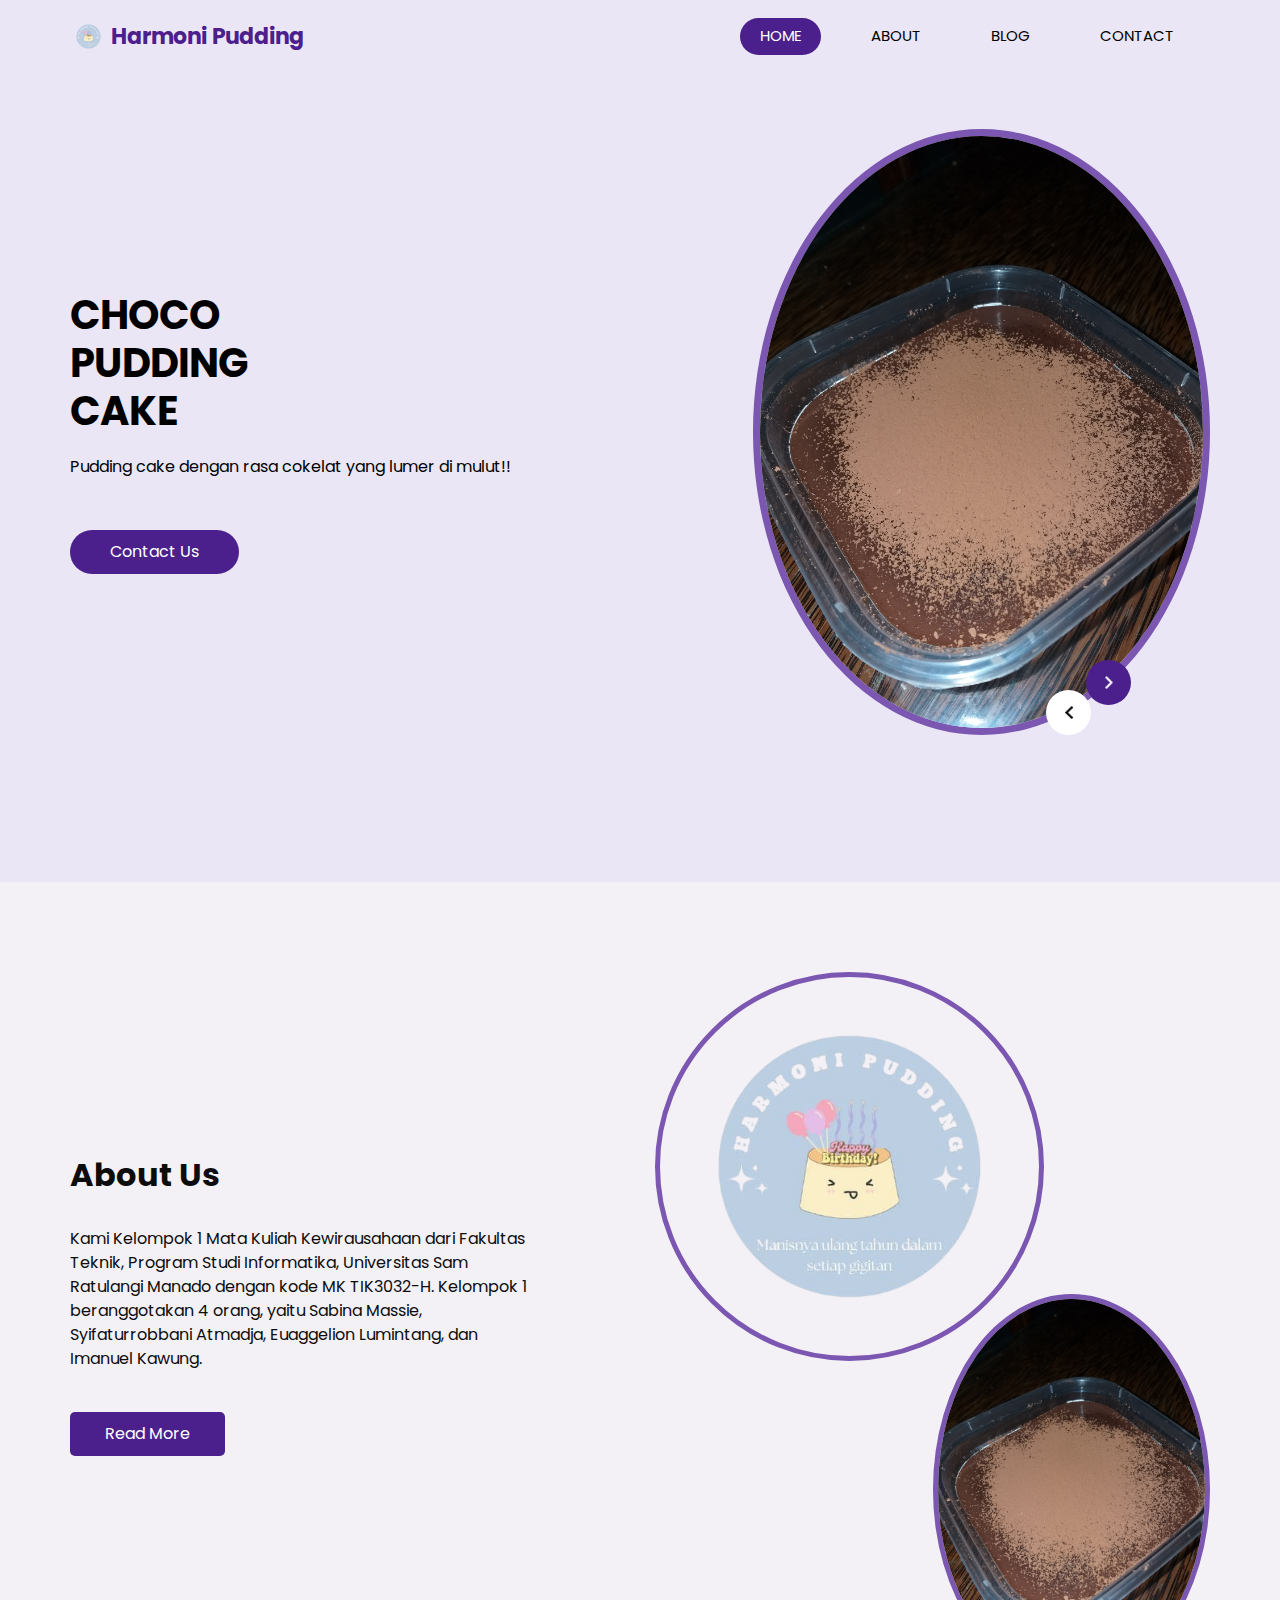
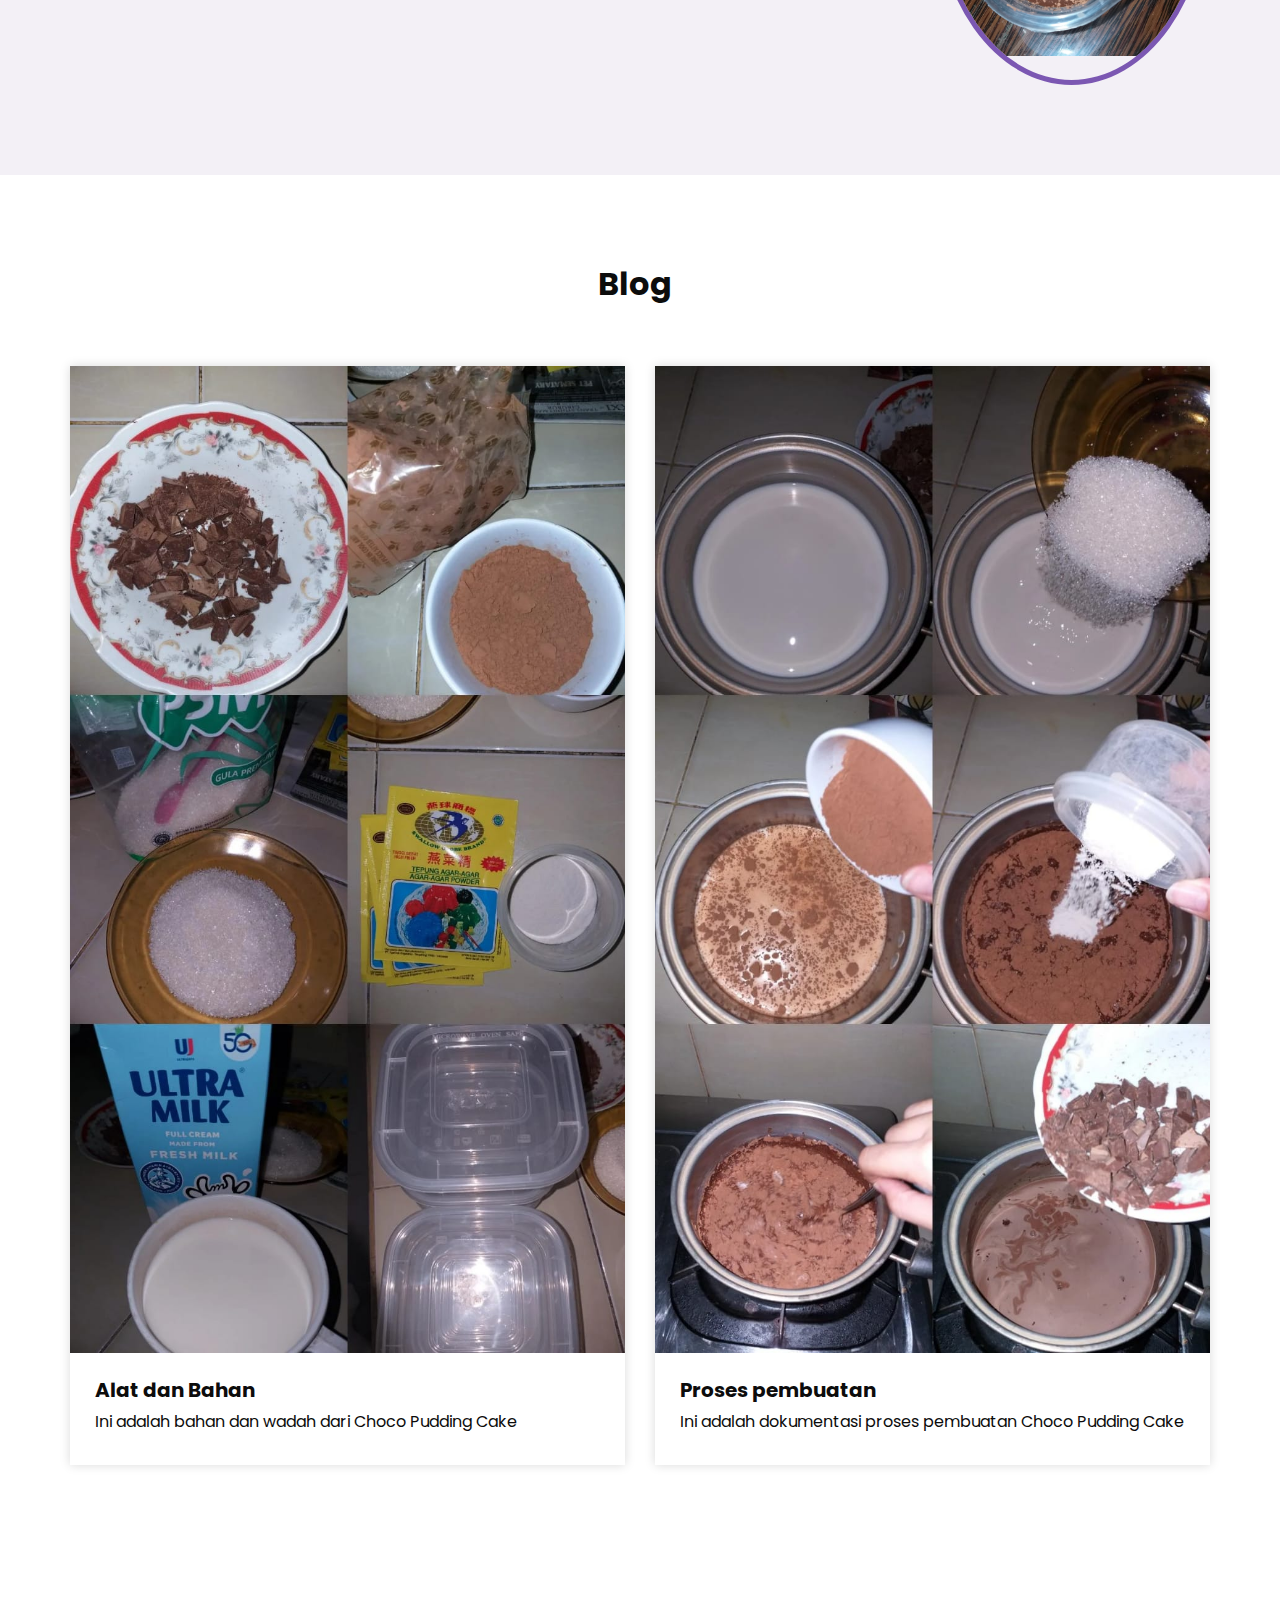
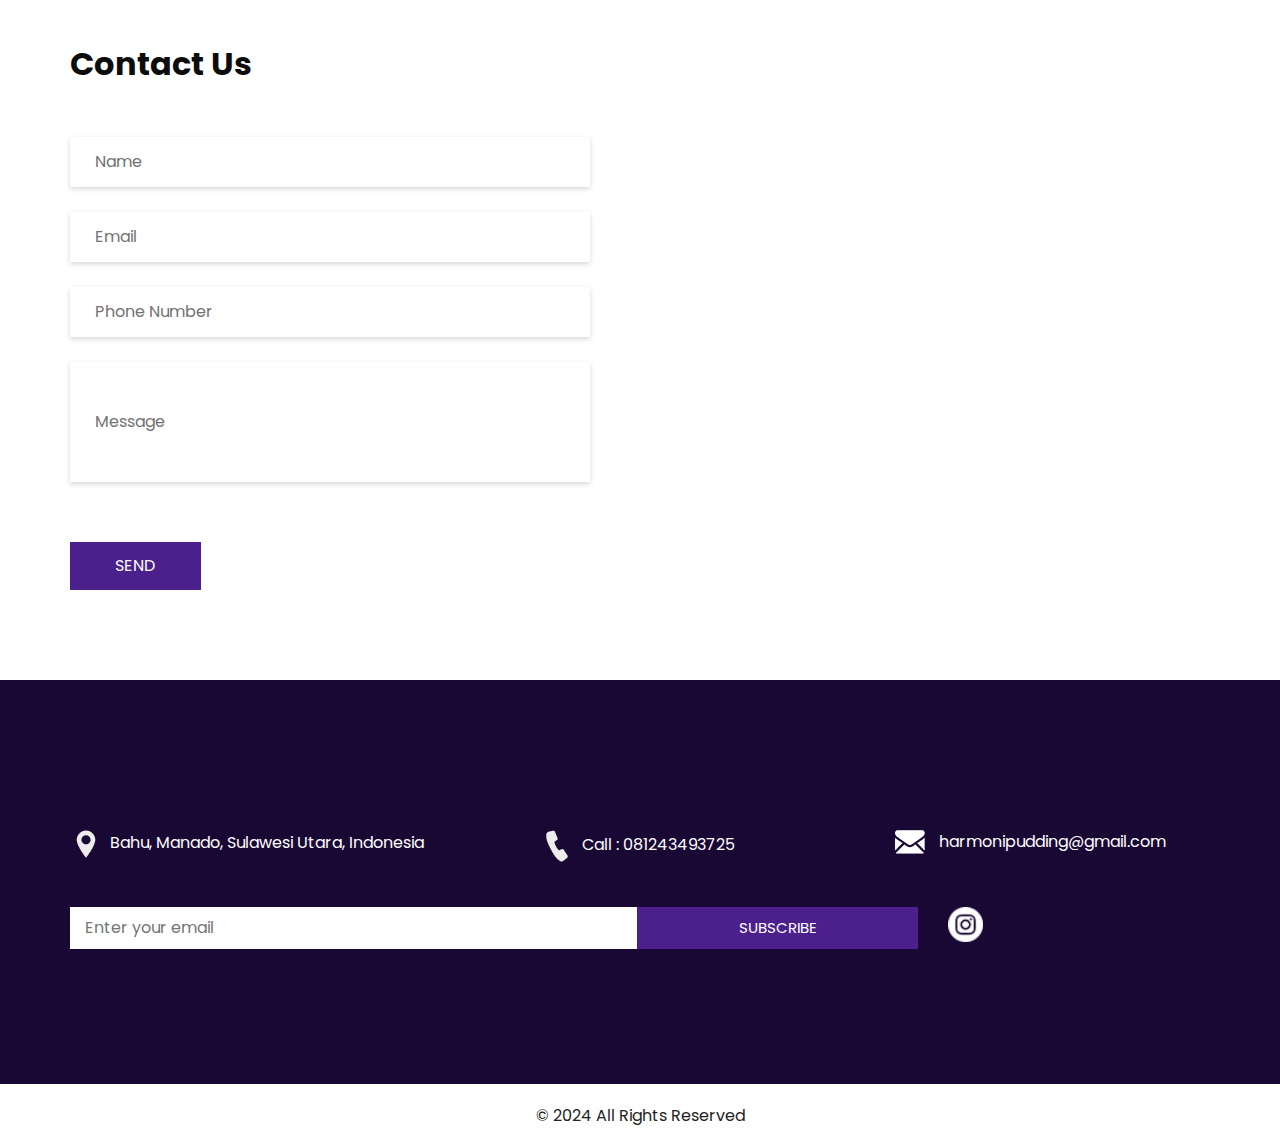
==== commit 04b68856: "add links" ====
--- a/index.html
+++ b/index.html
@@ -141,7 +141,7 @@
               Kami Kelompok 1 Mata Kuliah Kewirausahaan dari Fakultas Teknik, Program Studi Informatika, Universitas Sam Ratulangi Manado dengan kode MK TIK3032-H.
               Kelompok 1 beranggotakan 4 orang, yaitu Sabina Massie, Syifaturrobbani Atmadja, Euaggelion Lumintang, dan Imanuel Kawung.
             </p>
-            <a href="">
+            <a href="about.html">
               Read More
             </a>
           </div>
@@ -153,6 +153,9 @@
             </div>
             <div class="img-box b2">
               <img src="images/slider img.jpeg" alt="" />
+              <a href="blog.html">
+                View More
+              </a>
             </div>
           </div>
 
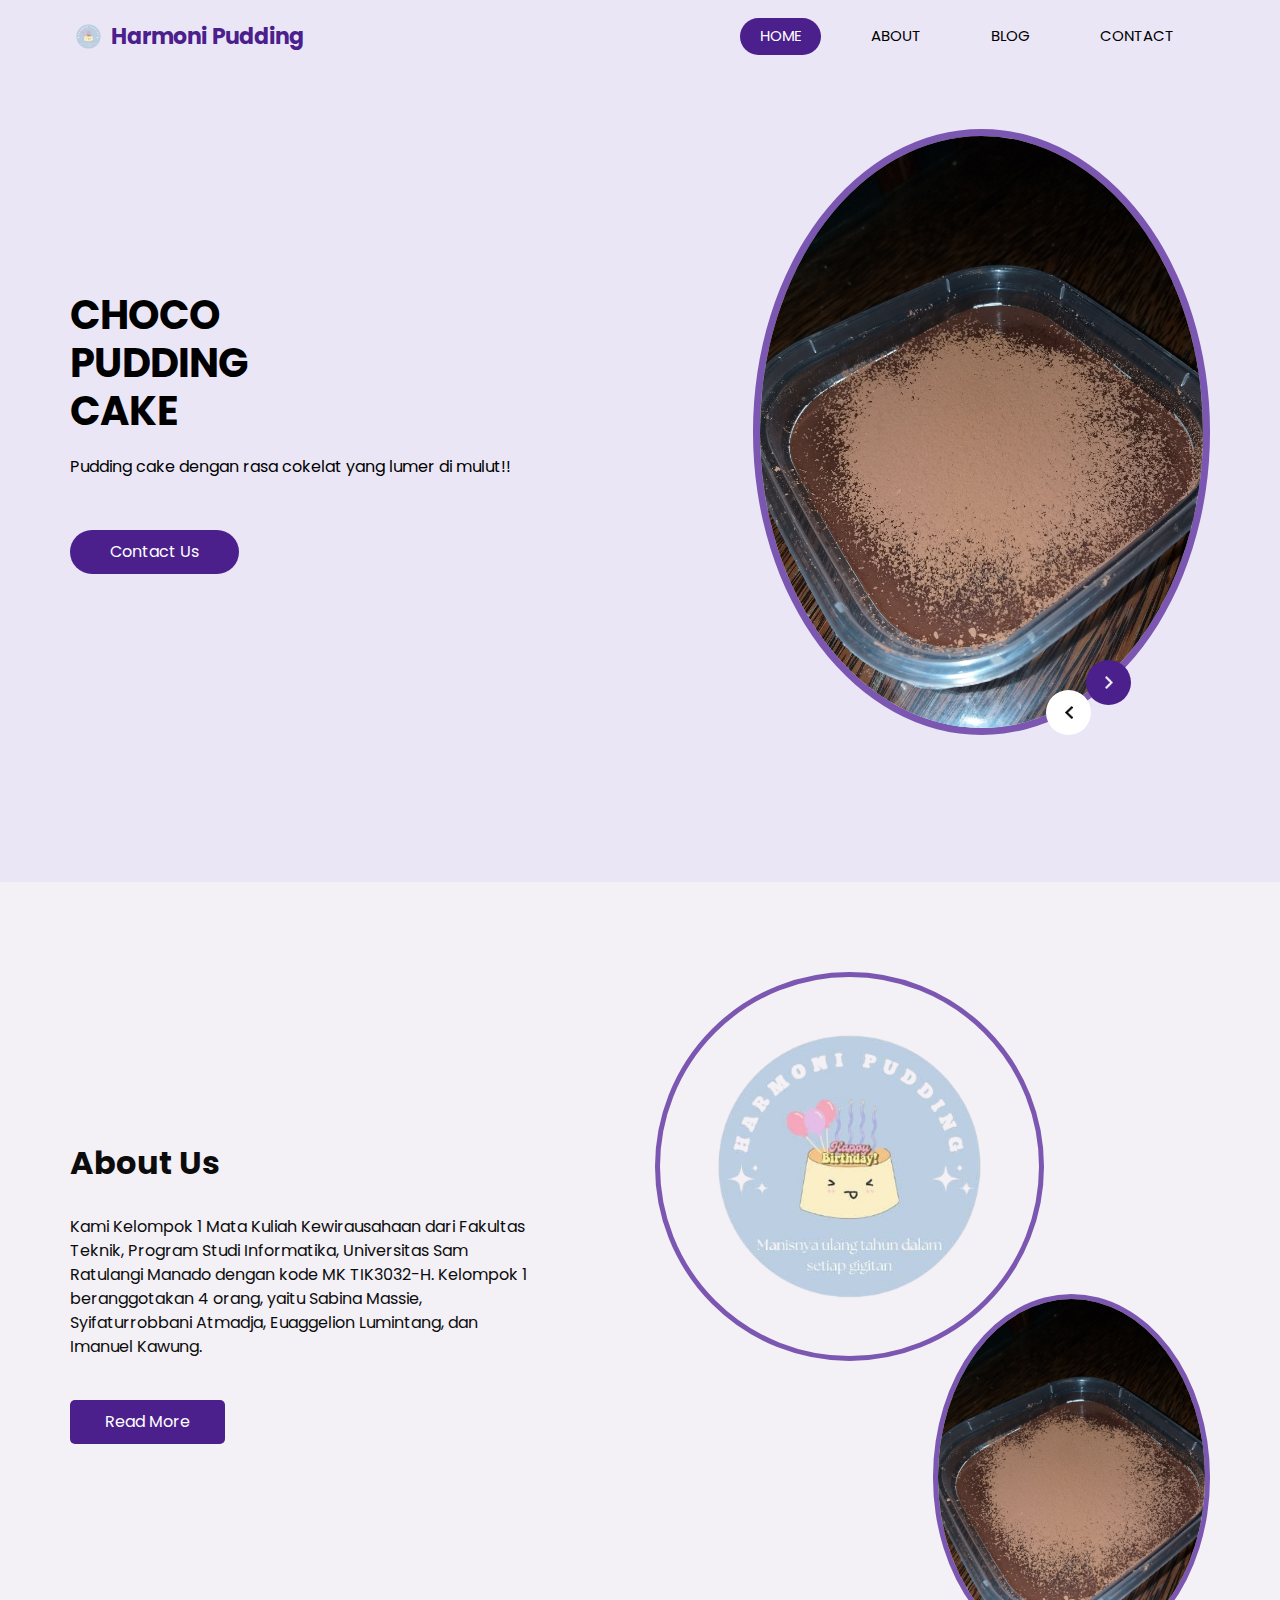
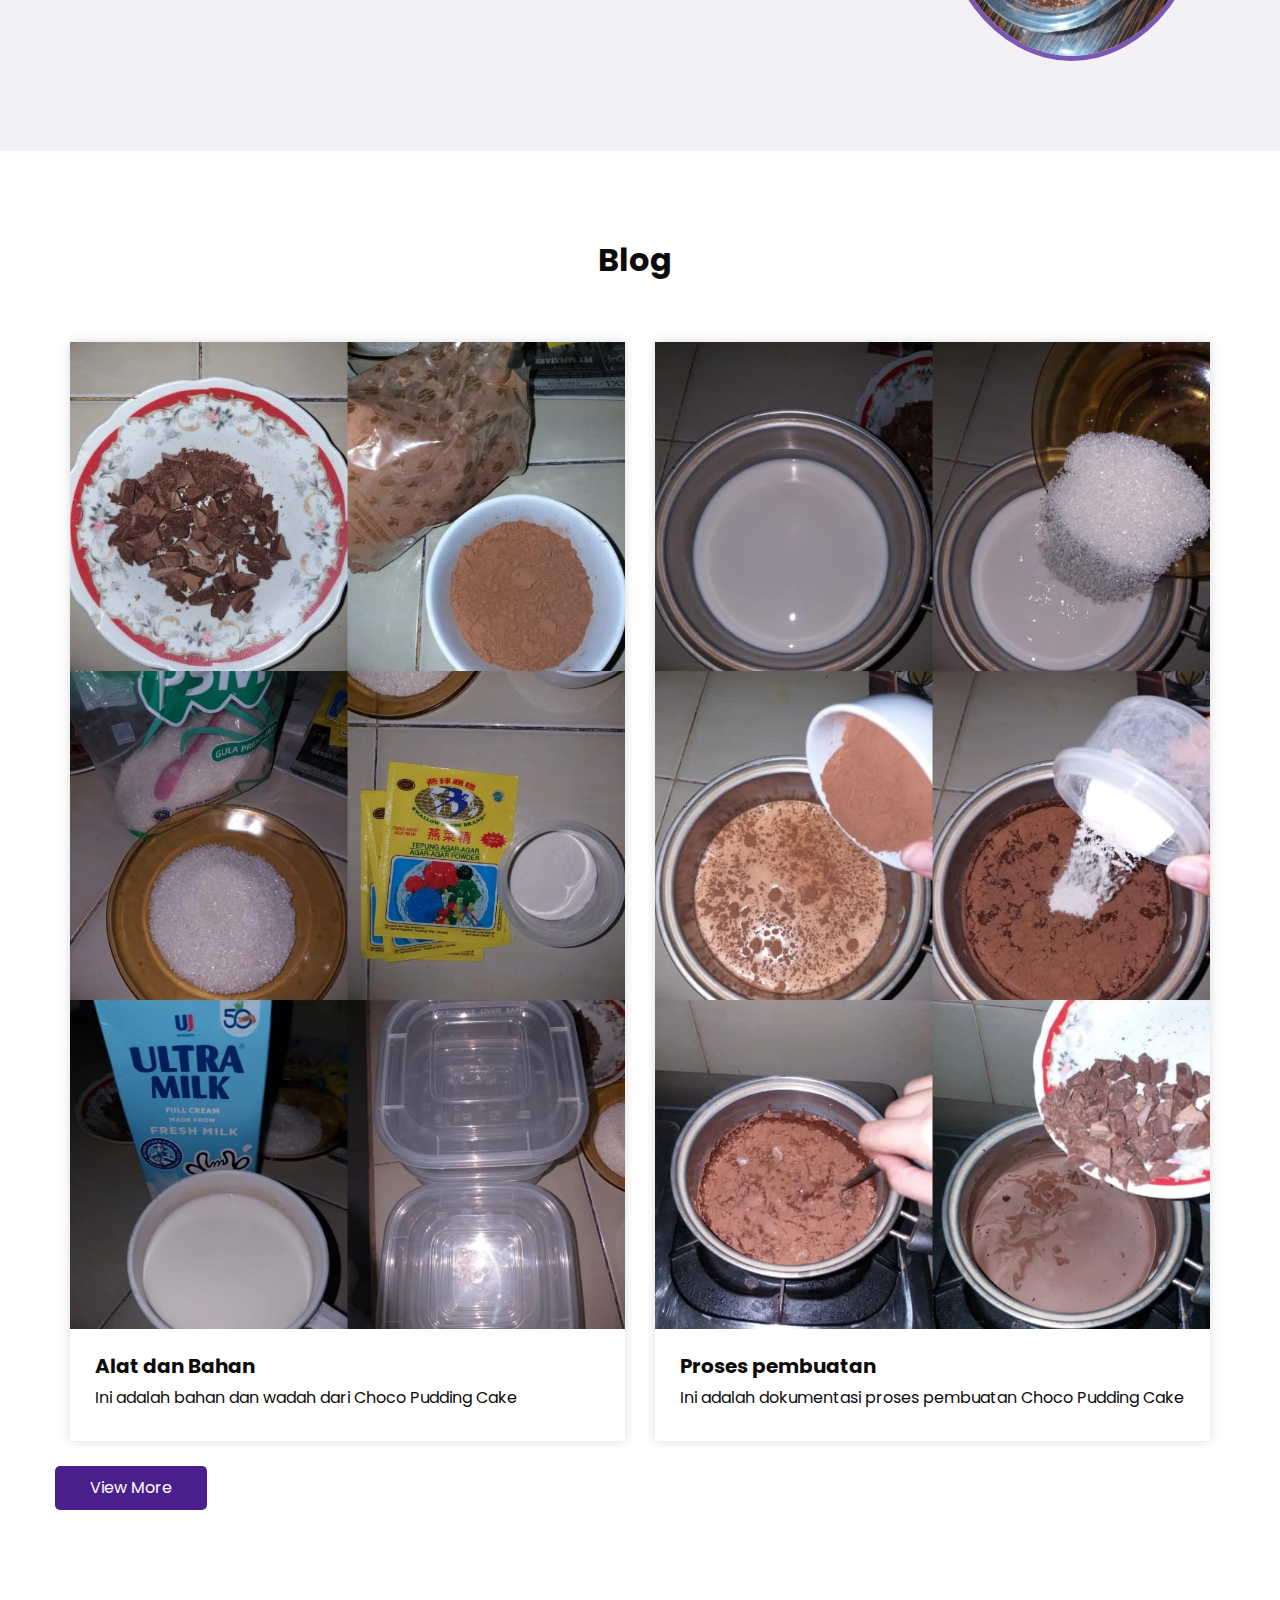
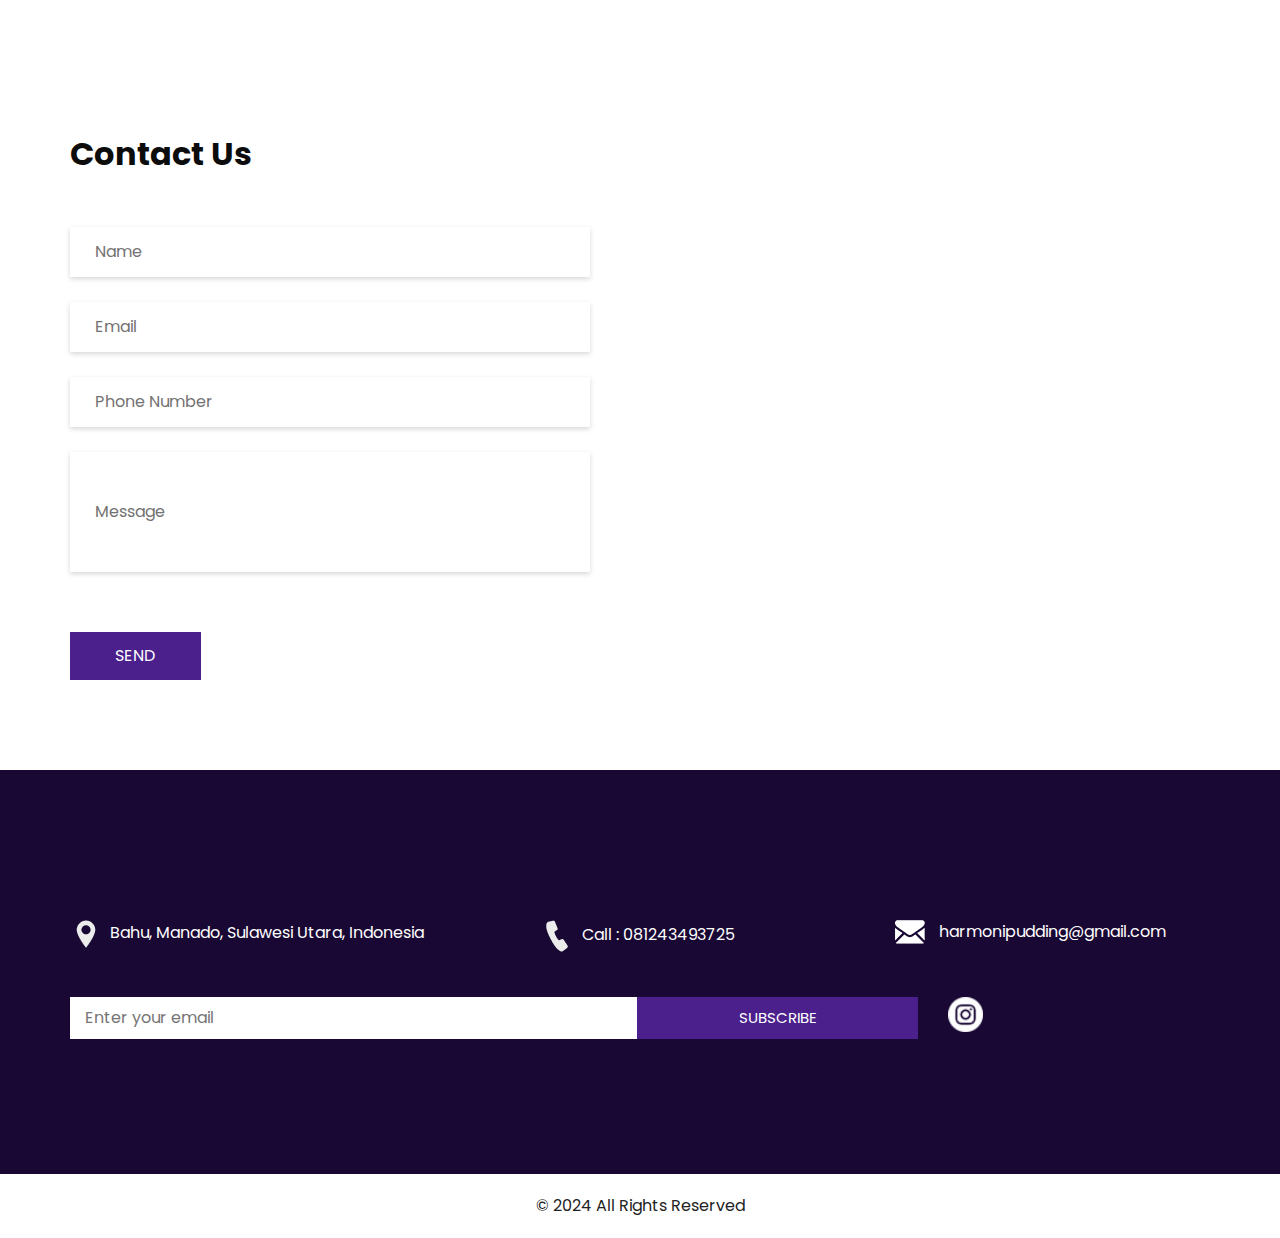
==== commit cc7bbb56: "add option" ====
--- a/index.html
+++ b/index.html
@@ -83,7 +83,7 @@
               <p>
                 Pudding cake dengan rasa cokelat yang lumer di mulut!!
               </p>
-              <a href="" class="">
+              <a href="contact.html" class="">
                 Contact Us
             </div>
           </div>
@@ -153,14 +153,9 @@
             </div>
             <div class="img-box b2">
               <img src="images/slider img.jpeg" alt="" />
-              <a href="blog.html">
-                View More
-              </a>
-            </div>
-          </div>
-
-        </div>
-
+            </div>
+          </div>
+        </div>
       </div>
     </div>
   </section>
@@ -210,6 +205,11 @@
             </div>
           </div>
         </div>
+        <div class="detail-box">
+        <a href="blog.html">
+          View More
+        </a>
+      </div>
       </div>
     </div>
   </section>
--- a/css/style.css
+++ b/css/style.css
@@ -438,6 +438,14 @@
   border-radius: 5px;
   margin: 25px 0 45px 0;
 }
+.blog_section .detail-box a {
+  display: inline-block;
+  padding: 10px 35px;
+  background-color: #4b208c;
+  color: #ffffff;
+  border-radius: 5px;
+  margin: 25px 0 45px 0;
+}
 
 .about_section .detail-box a:hover {
   background-color: #5625a1;
--- a/css/responsive.css
+++ b/css/responsive.css
@@ -36,6 +36,10 @@
 
   .about_section .img_container .img-box.b2 {
     margin-top: -5%;
+  }
+
+  .blog_section .detail-box {
+    margin-right: 5%;
   }
 
 }
